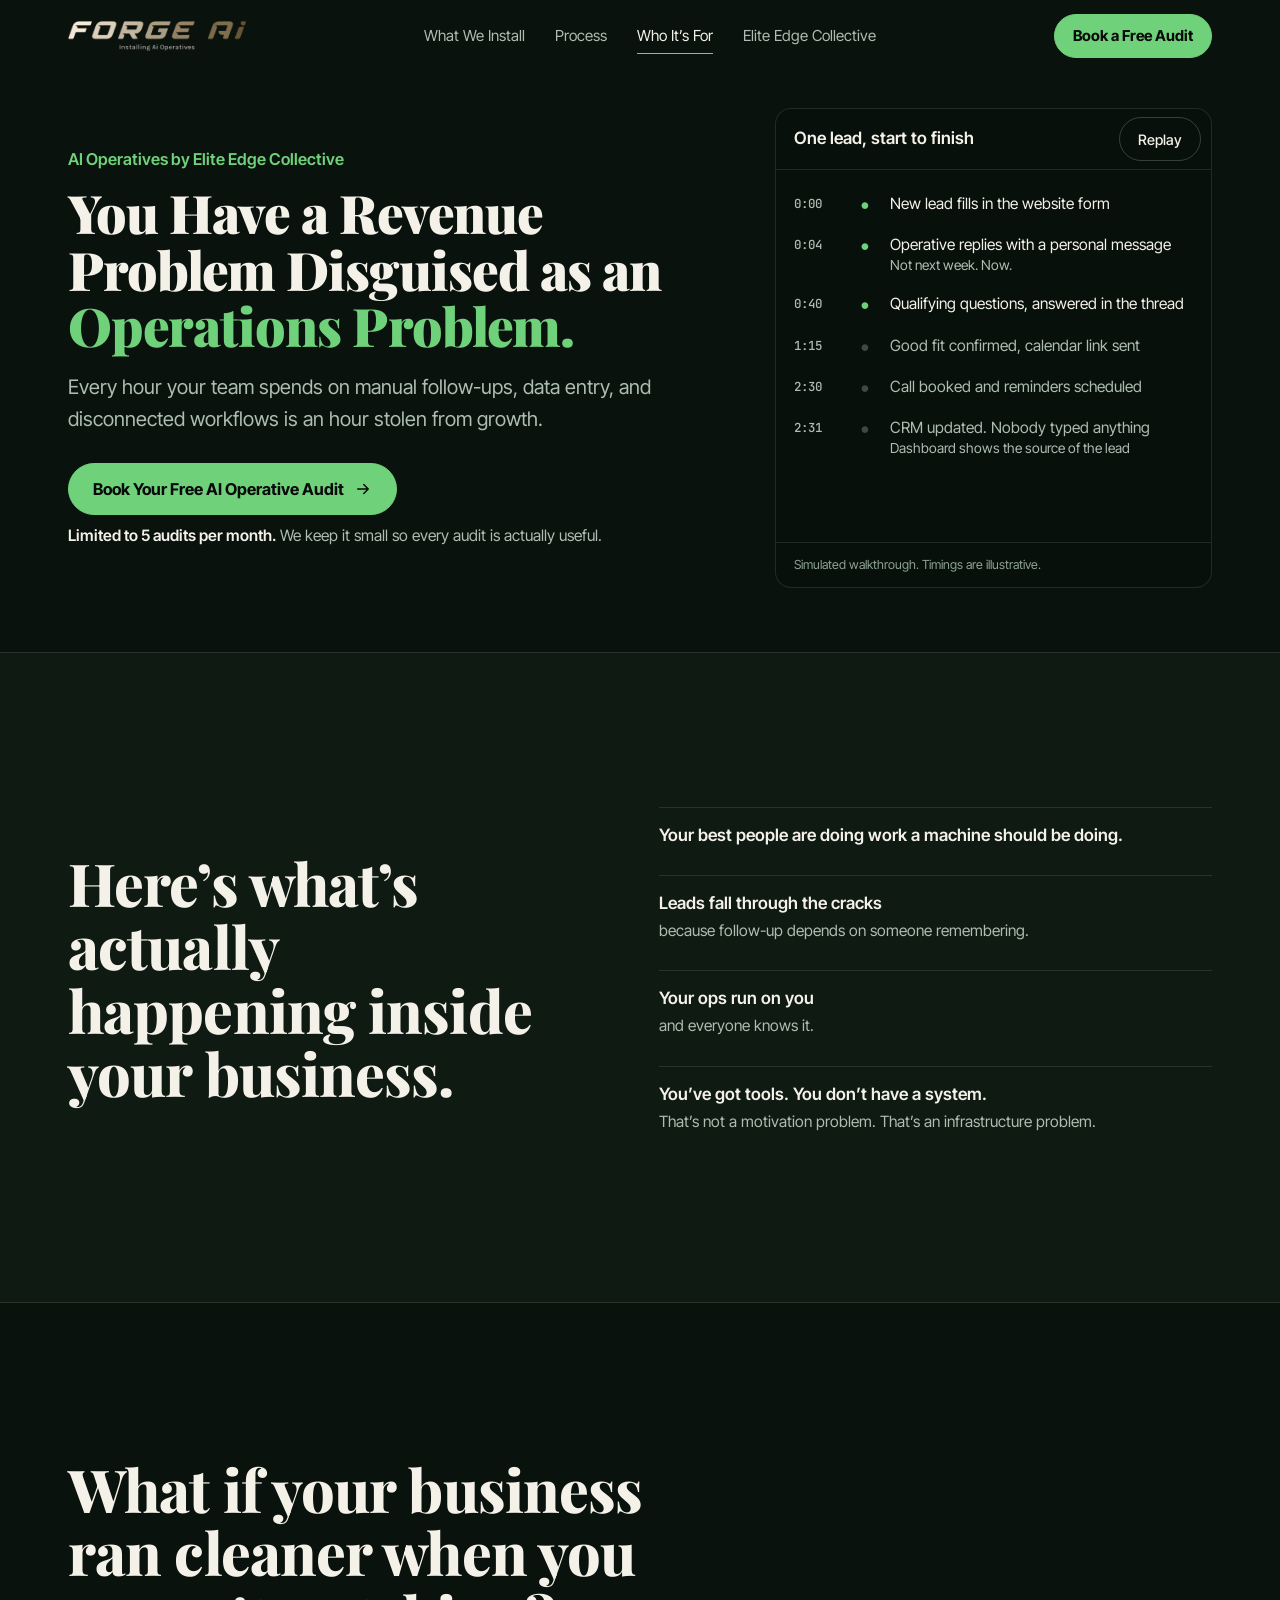
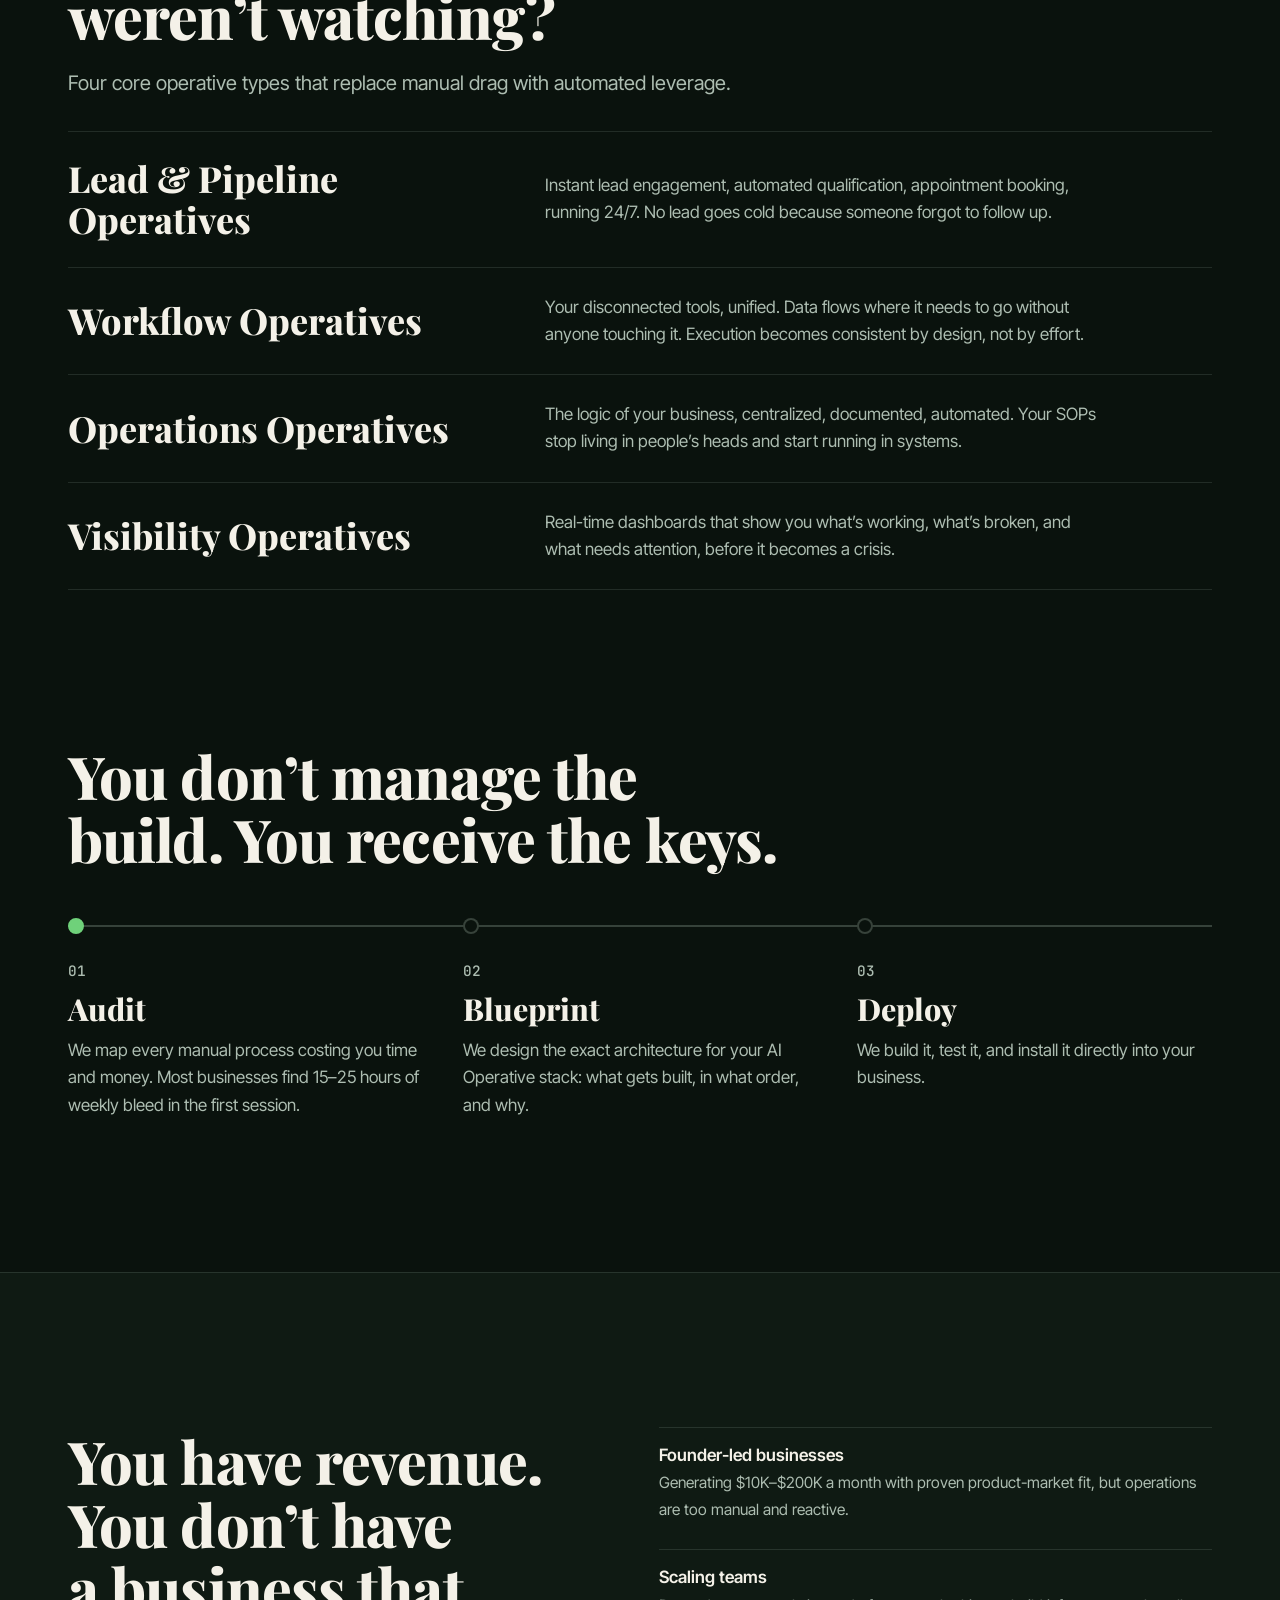
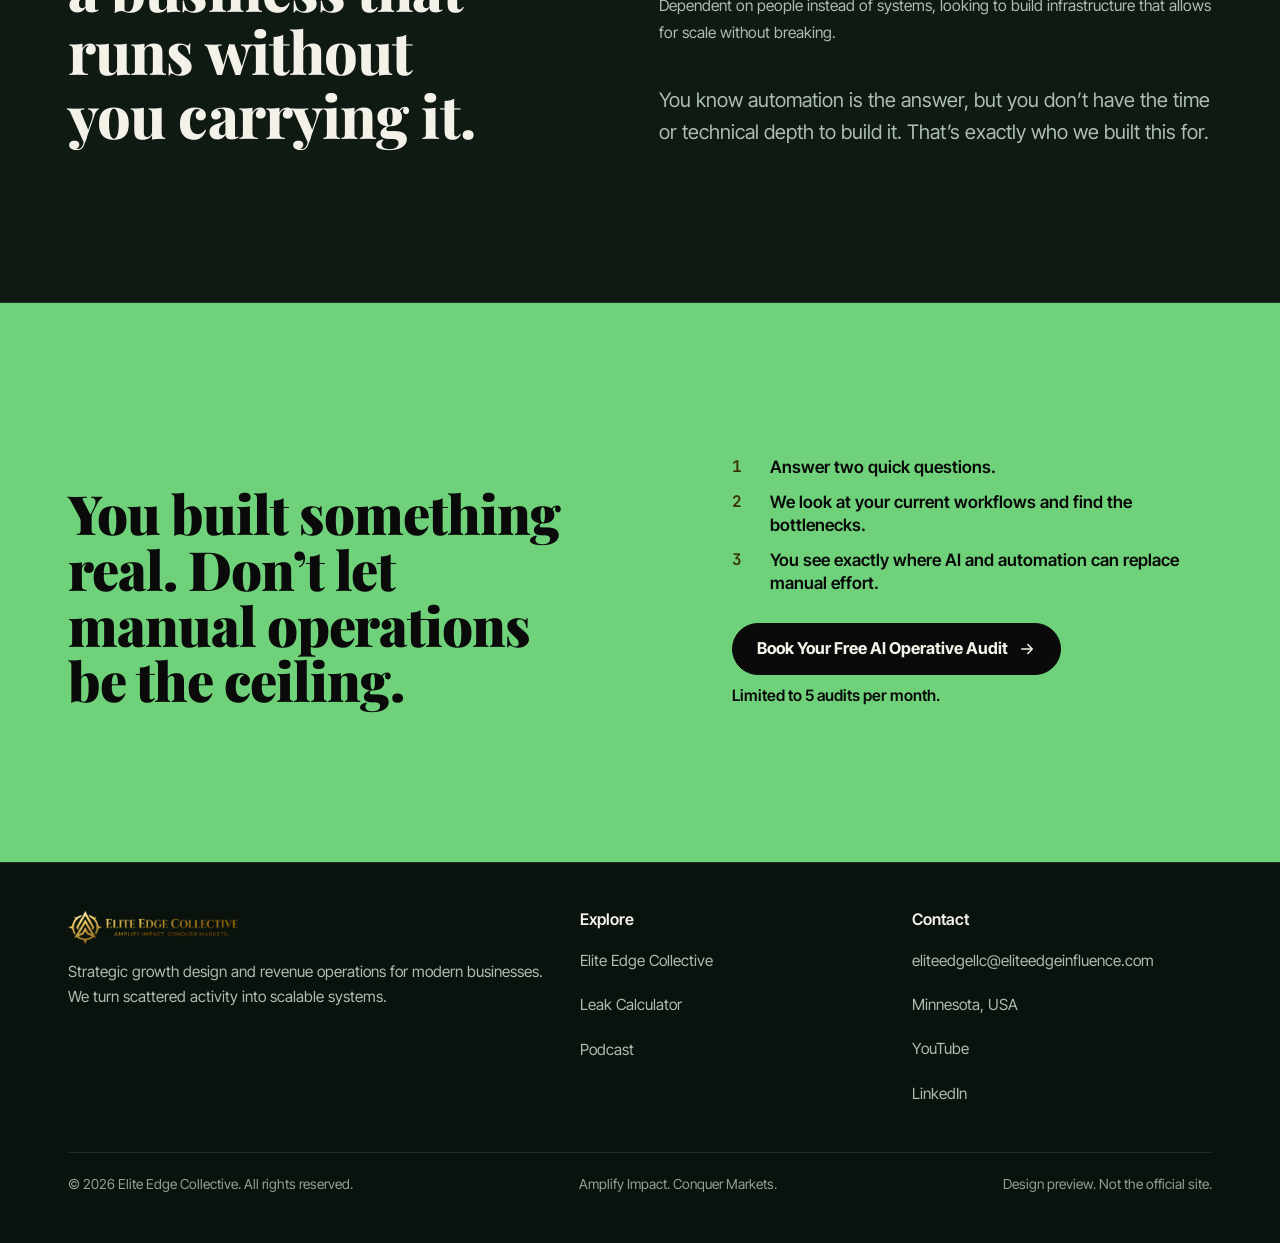
==== forge-ai/index.html @ 0d78268a "Add Elite Edge Collective design preview Static rebuild of the home and Forge AI pages with a leak s" ====
<!doctype html>
<html lang="en">
<head>
<meta charset="utf-8">
<meta name="viewport" content="width=device-width,initial-scale=1">
<title>AI Operatives &amp; Business Automation | Forge AI by Elite Edge Collective</title>
<meta name="description" content="Forge AI installs AI operatives into founder-led businesses: lead follow-up, workflow automation, SOPs in systems and live dashboards. Book a free AI Operative Audit.">
<!-- DEMO: remove noindex at launch. -->
<meta name="robots" content="noindex">
<link rel="canonical" href="https://eliteedgeinfluence.com/forge-ai">
<meta name="theme-color" content="#0a120d">
<meta property="og:type" content="website">
<meta property="og:title" content="You Have a Revenue Problem Disguised as an Operations Problem | Forge AI">
<meta property="og:description" content="Book a free AI Operative Audit. Limited to 5 a month.">
<meta property="og:url" content="https://abdelmoulabilel.github.io/eliteedge-demo/forge-ai/">
<meta property="og:site_name" content="Elite Edge Collective">
<meta property="og:image" content="https://abdelmoulabilel.github.io/eliteedge-demo/assets/img/og.jpg">
<meta property="og:image:width" content="1200">
<meta property="og:image:height" content="630">
<meta name="twitter:card" content="summary_large_image">
<meta name="twitter:title" content="You Have a Revenue Problem Disguised as an Operations Problem">
<meta name="twitter:description" content="Book a free AI Operative Audit. Limited to 5 a month.">
<meta name="twitter:image" content="https://abdelmoulabilel.github.io/eliteedge-demo/assets/img/og.jpg">
<link rel="icon" href="../assets/img/favicon.png">
<link rel="preload" href="../assets/fonts/playfair-display-latin-wght-normal.woff2" as="font" type="font/woff2" crossorigin>
<link rel="preload" href="../assets/fonts/inter-tight-latin-wght-normal.woff2" as="font" type="font/woff2" crossorigin>
<link rel="stylesheet" href="../assets/css/site.css?v=ae6bfec9">
<script>document.documentElement.classList.add("js")</script>
<script type="application/ld+json">
{"@context":"https://schema.org","@graph":[{"@type":"BreadcrumbList","itemListElement":[{"@type":"ListItem","position":1,"name":"Elite Edge Collective","item":"https://eliteedgeinfluence.com/"},{"@type":"ListItem","position":2,"name":"Forge AI","item":"https://eliteedgeinfluence.com/forge-ai"}]},{"@type":"Service","name":"AI Operative Installation","serviceType":"Business process automation","provider":{"@type":"ProfessionalService","name":"Elite Edge Collective","url":"https://eliteedgeinfluence.com/"},"description":"Forge AI installs AI operatives that replace manual follow-up, data entry and disconnected workflows."}]}
</script>
</head>
<body class="forge">
<a class="skip" href="#main">Skip to content</a>
<svg width="0" height="0" style="position:absolute" aria-hidden="true"><symbol id="arr" viewBox="0 0 24 24" fill="none" stroke="currentColor" stroke-width="2" stroke-linecap="round" stroke-linejoin="round"><path d="M5 12h14M13 6l6 6-6 6"/></symbol></svg>

<header class="nav">
  <div class="wrap nav-in">
    <a class="nav-logo" href="#main" aria-label="Forge AI, top of page"><img src="../assets/img/forge-logo.webp" width="420" height="71" alt="Forge AI"></a>
    <nav class="nav-links" aria-label="Main">
      <a href="#install">What We Install</a>
      <a href="#process">Process</a>
      <a href="#fit">Who It’s For</a>
      <a href="../index.html">Elite Edge Collective</a>
    </nav>
    <button class="btn btn-gold btn-sm nav-cta" data-lead="nav">Book a Free Audit</button>
    <button class="nav-toggle" aria-label="Menu" aria-expanded="false"><span></span></button>
  </div>
  <div class="nav-drawer">
    <a href="#install">What We Install</a>
    <a href="#process">Process</a>
    <a href="#fit">Who It’s For</a>
    <a href="../index.html">Elite Edge Collective</a>
    <button class="btn btn-gold btn-block" data-lead="nav-mobile">Book a Free Audit</button>
  </div>
  <div class="nav-bar" aria-hidden="true"></div>
</header>

<main id="main">
<section class="hero">
  <div class="wrap hero-grid">
    <div>
      <p class="eyebrow rise">AI Operatives by Elite Edge Collective</p>
      <h1 class="h-xl">You Have a Revenue Problem Disguised as an <span class="gold">Operations Problem.</span></h1>
      <p class="lede rise" style="--i:2">Every hour your team spends on manual follow-ups, data entry, and disconnected workflows is an hour stolen from growth.</p>
      <div class="hero-cta rise" style="--i:3"><button class="btn btn-gold" data-lead="hero">Book Your Free AI Operative Audit <svg aria-hidden="true"><use href="#arr"/></svg></button></div>
      <p class="hero-note rise" style="--i:4"><b>Limited to 5 audits per month.</b> We keep it small so every audit is actually useful.</p>
    </div>
    <div class="term rise" style="--i:3">
      <div class="term-top"><span>One lead, start to finish</span><button id="runAgain" type="button">Replay</button></div>
      <ol class="run" id="run">
        <li><time>0:00</time><i>●</i><span>New lead fills in the website form</span></li>
        <li><time>0:04</time><i>●</i><span>Operative replies with a personal message<small>Not next week. Now.</small></span></li>
        <li><time>0:40</time><i>●</i><span>Qualifying questions, answered in the thread</span></li>
        <li><time>1:15</time><i>●</i><span>Good fit confirmed, calendar link sent</span></li>
        <li><time>2:30</time><i>●</i><span>Call booked and reminders scheduled</span></li>
        <li><time>2:31</time><i>●</i><span>CRM updated. Nobody typed anything<small>Dashboard shows the source of the lead</small></span></li>
      </ol>
      <p class="term-foot">Simulated walkthrough. Timings are illustrative.</p>
    </div>
  </div>
</section>

<section class="sec" style="background:var(--bg-2);border-block:1px solid var(--line)">
  <div class="wrap split">
    <div class="fx"><h2 class="h-lg">Here’s what’s actually happening inside your business.</h2></div>
    <ul class="ops fx" style="margin-top:0">
      <li><b>Your best people are doing work a machine should be doing.</b></li>
      <li><b>Leads fall through the cracks</b><span>because follow-up depends on someone remembering.</span></li>
      <li><b>Your ops run on you</b><span>and everyone knows it.</span></li>
      <li><b>You’ve got tools. You don’t have a system.</b><span>That’s not a motivation problem. That’s an infrastructure problem.</span></li>
    </ul>
  </div>
</section>

<section class="sec" id="install">
  <div class="wrap">
    <div class="sec-head fx" style="margin-bottom:32px">
      <h2 class="h-lg">What if your business ran cleaner when you weren’t watching?</h2>
      <p class="lede">Four core operative types that replace manual drag with automated leverage.</p>
    </div>
    <div class="rows plain fx">
      <div class="row"><h3>Lead &amp; Pipeline Operatives</h3><p>Instant lead engagement, automated qualification, appointment booking, running 24/7. No lead goes cold because someone forgot to follow up.</p></div>
      <div class="row"><h3>Workflow Operatives</h3><p>Your disconnected tools, unified. Data flows where it needs to go without anyone touching it. Execution becomes consistent by design, not by effort.</p></div>
      <div class="row"><h3>Operations Operatives</h3><p>The logic of your business, centralized, documented, automated. Your SOPs stop living in people’s heads and start running in systems.</p></div>
      <div class="row"><h3>Visibility Operatives</h3><p>Real-time dashboards that show you what’s working, what’s broken, and what needs attention, before it becomes a crisis.</p></div>
    </div>
  </div>
</section>

<section class="sec" id="process" style="padding-top:0">
  <div class="wrap">
    <div class="sec-head fx" style="margin-bottom:0"><h2 class="h-lg">You don’t manage the build. You receive the keys.</h2></div>
    <ol class="rail" style="--n:3">
      <li><b>01</b><h3 class="h-md">Audit</h3><p>We map every manual process costing you time and money. Most businesses find 15–25 hours of weekly bleed in the first session.</p></li>
      <li><b>02</b><h3 class="h-md">Blueprint</h3><p>We design the exact architecture for your AI Operative stack: what gets built, in what order, and why.</p></li>
      <li><b>03</b><h3 class="h-md">Deploy</h3><p>We build it, test it, and install it directly into your business.</p></li>
    </ol>
  </div>
</section>

<section class="sec" id="fit" style="background:var(--bg-2);border-block:1px solid var(--line)">
  <div class="wrap split">
    <div class="fx"><h2 class="h-lg">You have revenue. You don’t have a business that runs without you carrying it.</h2></div>
    <div class="fx">
      <ul class="ops" style="margin-top:0">
        <li><b>Founder-led businesses</b><span>Generating $10K–$200K a month with proven product-market fit, but operations are too manual and reactive.</span></li>
        <li><b>Scaling teams</b><span>Dependent on people instead of systems, looking to build infrastructure that allows for scale without breaking.</span></li>
      </ul>
      <p class="lede" style="margin-top:24px">You know automation is the answer, but you don’t have the time or technical depth to build it. That’s exactly who we built this for.</p>
    </div>
  </div>
</section>

<section class="sec final">
  <div class="wrap final-in">
    <div>
      <h2 class="h-xl">You built something real. Don’t let manual operations be the ceiling.</h2>
    </div>
    <div>
      <ol class="next">
        <li>Answer two quick questions.</li>
        <li>We look at your current workflows and find the bottlenecks.</li>
        <li>You see exactly where AI and automation can replace manual effort.</li>
      </ol>
      <div class="hero-cta"><button class="btn btn-gold" data-lead="final">Book Your Free AI Operative Audit <svg aria-hidden="true"><use href="#arr"/></svg></button></div>
      <p class="hero-note" style="color:#12301a"><b style="color:#0a0a0a">Limited to 5 audits per month.</b></p>
    </div>
  </div>
</section>
</main>

<footer class="foot">
  <div class="wrap">
    <div class="foot-grid">
      <div><img loading="lazy" src="../assets/img/logo.webp" width="420" height="83" alt="Elite Edge Collective"><p>Strategic growth design and revenue operations for modern businesses. We turn scattered activity into scalable systems.</p></div>
      <div><h2>Explore</h2><ul><li><a href="../index.html">Elite Edge Collective</a></li><li><a href="../index.html#calculator">Leak Calculator</a></li><li><a href="../index.html#podcast">Podcast</a></li></ul></div>
      <div><h2>Contact</h2><ul><li><a href="mailto:eliteedgellc@eliteedgeinfluence.com">eliteedgellc@eliteedgeinfluence.com</a></li><li>Minnesota, USA</li><li><a href="https://www.youtube.com/@TheExecutiveEdge1" target="_blank" rel="noopener">YouTube</a></li><li><a href="https://www.linkedin.com/in/kamalholmes/" target="_blank" rel="noopener">LinkedIn</a></li></ul></div>
    </div>
    <div class="foot-end"><span>© 2026 Elite Edge Collective. All rights reserved.</span><span>Amplify Impact. Conquer Markets.</span><span>Design preview. Not the official site.</span></div>
  </div>
</footer>

<div class="mob-cta"><button class="btn btn-gold btn-block" data-lead="sticky-mobile">Book a Free Audit</button></div>

<dialog class="lead" id="lead" aria-labelledby="leadTitle">
  <div class="lead-in">
    <div class="lead-head"><div><h2 class="h-md" id="leadTitle">Book a free AI Operative Audit</h2><p id="leadSub" style="color:var(--muted);margin-top:6px"></p></div><button class="lead-x" type="button" aria-label="Close">×</button></div>
    <div class="lead-prog" aria-hidden="true"><i></i><i></i><i></i></div>
    <form novalidate>
      <div data-step>
        <p class="leak-pill" id="leakPill" hidden></p>
        <fieldset><legend>Monthly revenue</legend><div class="chips">
          <label><input type="radio" name="revenue" value="under-10k"><span>Under $10k</span></label>
          <label><input type="radio" name="revenue" value="10-50k"><span>$10k–$50k</span></label>
          <label><input type="radio" name="revenue" value="50-200k"><span>$50k–$200k</span></label>
          <label><input type="radio" name="revenue" value="200k+"><span>$200k+</span></label>
        </div><p class="err" id="e-rev" role="alert"></p></fieldset>
        <fieldset><legend>Biggest bottleneck</legend><div class="chips">
          <label><input type="radio" name="bottleneck" value="follow-up"><span>Leads slip through follow-up</span></label>
          <label><input type="radio" name="bottleneck" value="manual-ops"><span>Too much manual work</span></label>
          <label><input type="radio" name="bottleneck" value="founder"><span>Everything runs through me</span></label>
          <label><input type="radio" name="bottleneck" value="visibility"><span>I can’t see what’s working</span></label>
        </div><p class="err" id="e-neck" role="alert"></p></fieldset>
        <div class="lead-act"><button class="btn btn-gold" type="button" id="toStep2">Next: where to send it <svg aria-hidden="true"><use href="#arr"/></svg></button></div>
      </div>
      <div data-step hidden>
        <label class="inp"><span>Full name</span><input name="name" autocomplete="name" required aria-describedby="e-name"><p class="err" id="e-name" role="alert"></p></label>
        <label class="inp"><span>Work email</span><input name="email" type="email" autocomplete="email" inputmode="email" required aria-describedby="e-email"><p class="err" id="e-email" role="alert"></p></label>
        <label class="inp"><span>Company or website</span><input name="company" autocomplete="organization" required aria-describedby="e-co"><p class="err" id="e-co" role="alert"></p></label>
        <div class="lead-act"><button class="btn" type="button" id="back1">Back</button><button class="btn btn-gold" type="submit">Request My Audit</button></div>
        <p class="lead-fine">We only use this to prepare your audit.</p>
      </div>
      <div data-step hidden>
        <h3 class="h-md">Request received.</h3>
        <p style="color:var(--muted);margin:10px 0 22px">Last step: pick a time so we can walk through your workflows.</p>
        <a class="btn btn-gold btn-block" id="calLink" href="https://calendar.google.com/calendar/u/0/appointments/schedules/AcZssZ2x5jPBtYIL3lcgBDyfsW6TLavDiXYAsDSF5eizk0R16NXtcSzjGq4CbbG3EtYduVqW0fEJ4DdQ" target="_blank" rel="noopener">Choose a Time <svg aria-hidden="true"><use href="#arr"/></svg></a>
        <a class="btn btn-block" id="mailLink" href="mailto:eliteedgellc@eliteedgeinfluence.com" style="margin-top:10px">Email My Details First</a>
        <p class="lead-fine">Preview site: details aren’t stored here. Email them so the team has them before your call.</p>
      </div>
    </form>
  </div>
</dialog>

<script src="../assets/js/site.js?v=66e78ab5" defer></script>
</body>
</html>
---- assets/css/site.css ----
/* Elite Edge Collective — demo rebuild. Mobile first. */
@font-face{font-family:"Playfair";src:url(../fonts/playfair-display-latin-wght-normal.woff2) format("woff2");font-weight:400 900;font-style:normal;font-display:swap}
@font-face{font-family:"Playfair";src:url(../fonts/playfair-display-latin-wght-italic.woff2) format("woff2");font-weight:400 900;font-style:italic;font-display:swap}
@font-face{font-family:"Inter Tight";src:url(../fonts/inter-tight-latin-wght-normal.woff2) format("woff2");font-weight:100 900;font-display:swap}
@font-face{font-family:"JetBrains";src:url(../fonts/jetbrains-mono-latin-wght-normal.woff2) format("woff2");font-weight:100 800;font-display:swap}

:root{
  --bg:#070707; --bg-2:#0d0d0c; --card:#111110; --card-2:#171715;
  --ink:#f4f1e8; --muted:#aeaa9e; --faint:#8a877c;
  --line:rgba(244,241,232,.11); --line-2:rgba(244,241,232,.2);
  --gold:#ffc105; --gold-2:#ffdc6b; --gold-dim:rgba(255,193,5,.14);
  --cyan:#00d4ff; --leak:#ff6a3d;
  --serif:"Playfair",Georgia,"Times New Roman",serif;
  --sans:"Inter Tight",system-ui,-apple-system,"Segoe UI",sans-serif;
  --mono:"JetBrains",ui-monospace,Consolas,monospace;
  --r:10px; --r-lg:16px;
  --wrap:1240px; --gut:clamp(20px,5vw,48px);
  --sec:clamp(80px,12vw,160px);
  --ease:cubic-bezier(.2,.7,.2,1);
}
body.forge{
  --bg:#0a120d; --bg-2:#0f1a13; --card:#121f17; --card-2:#18291e;
  --line:rgba(214,235,219,.12); --line-2:rgba(214,235,219,.22);
  --gold:#6fd17a; --gold-2:#a9eeb0; --gold-dim:rgba(111,209,122,.14);
  --muted:#adbdb1; --faint:#8ea293;
}

*,*::before,*::after{box-sizing:border-box}
html{-webkit-text-size-adjust:100%;scroll-behavior:smooth;scroll-padding-top:84px;color-scheme:dark;scrollbar-color:#3a3a35 var(--bg);accent-color:var(--gold);caret-color:var(--gold)}
body{margin:0;background:var(--bg);color:var(--ink);font:400 17px/1.6 var(--sans);-webkit-font-smoothing:antialiased;overflow-x:clip}
img,svg,canvas{display:block;max-width:100%}
img{height:auto}
a{color:inherit}
button,input,select,textarea{font:inherit;color:inherit}
h1,h2,h3,h4,p,ol,ul,figure{margin:0;padding:0}
ol,ul{list-style:none}
:focus-visible{outline:2px solid var(--gold);outline-offset:3px;border-radius:4px}
::selection{background:var(--gold);color:#000}
.wrap{width:min(100%,var(--wrap));margin-inline:auto;padding-inline:var(--gut)}
.skip{position:fixed;left:12px;top:-60px;z-index:100;background:var(--gold);color:#000;padding:10px 16px;border-radius:8px;font-weight:700;transition:top .2s}
.skip:focus{top:12px}
.sr{position:absolute;width:1px;height:1px;overflow:hidden;clip-path:inset(50%);white-space:nowrap}

/* Type */
.h-xl{font:900 clamp(2.5rem,5.3vw + .6rem,5.1rem)/1.03 var(--serif);letter-spacing:-.018em;text-wrap:balance}
.h-lg{font:800 clamp(2.1rem,4vw + .5rem,3.9rem)/1.07 var(--serif);letter-spacing:-.015em;text-wrap:balance}
.h-md{font:800 clamp(1.4rem,1.2vw + 1rem,1.9rem)/1.2 var(--serif)}
.gold{color:var(--gold)}
.lede{font-size:clamp(1.05rem,.4vw + 1rem,1.25rem);line-height:1.6;color:var(--muted);max-width:60ch;text-wrap:pretty}
.eyebrow{font:600 1.02rem/1.4 var(--sans);color:var(--gold)}
.mono{font-family:var(--mono)}
.sec{padding-block:var(--sec);position:relative}
.sec-head{max-width:800px;margin-bottom:clamp(40px,6vw,72px)}
.sec-head .eyebrow{margin-bottom:18px;display:block}
.sec-head .lede{margin-top:20px}

/* Buttons */
.btn{--bg-b:transparent;position:relative;display:inline-flex;align-items:center;justify-content:center;gap:10px;min-height:52px;padding:14px 24px;border-radius:999px;border:1px solid var(--line-2);background:var(--bg-b);font-weight:600;font-size:1.02rem;line-height:1.2;text-decoration:none;cursor:pointer;transition:transform .25s var(--ease),background .25s,border-color .25s,box-shadow .25s,color .25s;touch-action:manipulation}
.btn:hover{border-color:var(--ink)}
.btn:active{transform:scale(.97)}
.btn svg{width:18px;height:18px;transition:transform .25s var(--ease);flex:none}
.btn:hover svg{transform:translateX(4px)}
.btn-gold{--bg-b:var(--gold);color:#0a0a0a;border-color:var(--gold);font-weight:700}
.btn-gold:hover{--bg-b:var(--gold-2);border-color:var(--gold-2);box-shadow:0 10px 40px -10px var(--gold)}
.btn-sm{min-height:44px;padding:10px 18px;font-size:.94rem}
.btn-block{width:100%}

/* Nav */
.nav{position:fixed;inset:0 0 auto;z-index:50;transition:background .3s,border-color .3s;border-bottom:1px solid transparent}
.nav.stuck{background:rgba(7,7,7,.78);backdrop-filter:blur(14px);-webkit-backdrop-filter:blur(14px);border-color:var(--line)}
body.forge .nav.stuck{background:rgba(10,18,13,.8)}
.nav-in{display:flex;align-items:center;justify-content:space-between;gap:20px;height:72px}
.nav-logo{display:inline-flex;align-items:center;min-height:44px}
.nav-logo img{width:158px;height:auto}
body.forge .nav-logo img{filter:brightness(1.75)}
.nav-links{display:none;gap:30px;font-size:.95rem;color:var(--muted)}
.nav-links a{text-decoration:none;padding:8px 0;position:relative;transition:color .2s}
.nav-links a::after{content:"";position:absolute;left:0;right:0;bottom:2px;height:1px;background:var(--gold);transform:scaleX(0);transform-origin:left;transition:transform .3s var(--ease)}
.nav-links a:hover,.nav-links a.on{color:var(--ink)}
.nav-links a:hover::after,.nav-links a.on::after{transform:scaleX(1)}
.nav-cta{display:none}
.nav-bar{position:absolute;left:0;bottom:-1px;height:1px;width:100%;background:var(--gold);transform:scaleX(0);transform-origin:left}
.nav-toggle{width:44px;height:44px;background:none;border:1px solid var(--line-2);border-radius:12px;display:grid;place-items:center;cursor:pointer}
.nav-toggle span,.nav-toggle span::before{display:block;width:18px;height:1.5px;background:var(--ink);transition:transform .25s}
.nav-toggle span{position:relative;transform:translateY(-3px)}
.nav-toggle span::before{content:"";position:absolute;top:6px}
.nav-toggle[aria-expanded=true] span{transform:rotate(45deg)}
.nav-toggle[aria-expanded=true] span::before{transform:translateY(-6px) rotate(-90deg)}
.nav-drawer{display:none;border-top:1px solid var(--line);background:var(--bg);padding:12px var(--gut) 24px}
.nav-drawer.open{display:block}
.nav-drawer a:not(.btn){display:block;padding:14px 0;font-size:1.2rem;text-decoration:none;border-bottom:1px solid var(--line)}
.nav-drawer .btn{margin-top:18px}
@media(min-width:960px){
  .nav-links,.nav-cta{display:flex}
  .nav-toggle,.nav-drawer,.nav-drawer.open{display:none}
  .nav-logo img{width:178px}
}

/* Hero */
.hero{position:relative;padding-top:clamp(90px,12vh,128px);overflow:clip}
.hero h1{margin-top:14px;max-width:1100px;font-size:clamp(2.05rem,min(max(4.15vw,10.4vw - 1px),7.6vh),4.3rem);line-height:1.06;text-wrap:pretty}
body.forge .hero h1 .gold{display:inline;margin:0}
.hero-grid .lede{margin-top:18px}
@media(min-width:760px){.hero h1{font-size:clamp(2.45rem,min(4.15vw,7.6vh),4.3rem)}}
.hero h1 .gold{display:block;margin-top:.06em}
.hero-row{display:grid;gap:22px;margin-top:22px}
.hero-row .lede{max-width:56ch}
.hero-cta{display:flex;flex-wrap:wrap;gap:12px;align-items:center;margin-top:28px}
.hero-row .hero-cta{margin-top:0}
.link-q{display:inline-flex;align-items:center;min-height:44px;padding:4px 6px;font-weight:600;text-decoration:underline;text-decoration-color:var(--gold);text-underline-offset:5px}
.link-q:hover{color:var(--gold)}
.hero-note{margin-top:8px;font-size:.98rem;color:var(--muted)}
.hero-note b{color:var(--ink);font-weight:600}
@media(max-width:519px){.hero-cta .btn{width:100%}}
@media(min-width:900px){.hero-row{grid-template-columns:minmax(0,1fr) auto;gap:48px;align-items:end}}
.hero-grid{position:relative;display:grid;gap:44px}
@media(min-width:1040px){.hero-grid{grid-template-columns:minmax(0,1.5fr) minmax(0,1fr);gap:52px;align-items:center;padding-bottom:64px}}
.hero-grid h1{max-width:none}

/* Reveal hero text with a quick lift. Only when JS is on. */
.js .rise{opacity:0;transform:translateY(18px);animation:rise .8s var(--ease) forwards;animation-delay:calc(var(--i,0)*90ms)}
@keyframes rise{to{opacity:1;transform:none}}

/* Pipeline river: full-bleed, no card */
.river{margin-top:clamp(18px,3vh,30px)}
.river canvas{width:100%;height:clamp(190px,30vh,290px)}
.river-bar{display:flex;flex-wrap:wrap;gap:10px 28px;align-items:center;justify-content:space-between;padding-block:14px 18px;border-block:1px solid var(--line)}
.river-stat{display:flex;align-items:baseline;gap:10px;flex-wrap:wrap}
.river-stat b{font:800 1.75rem/1 var(--serif);font-variant-numeric:lining-nums tabular-nums;color:var(--leak);white-space:nowrap;transition:color .4s}
.river-stat.ok b{color:var(--cyan)}
.river-stat span{color:var(--muted)}
.river-stat small{color:var(--faint);font-size:.84rem;width:100%}
@media(min-width:760px){.river-stat small{width:auto;margin-left:6px}}
.switch{display:inline-flex;align-items:center;gap:10px;background:none;border:0;cursor:pointer;font-weight:600;font-size:1rem;min-height:44px;padding:0}
.switch i{position:relative;width:54px;height:30px;border-radius:99px;background:#2a2a27;border:1px solid var(--line-2);transition:background .3s;flex:none}
.switch i::after{content:"";position:absolute;top:3px;left:3px;width:22px;height:22px;border-radius:50%;background:var(--ink);transition:transform .35s var(--ease)}
.switch[aria-checked=true] i{background:var(--gold)}
.switch[aria-checked=true] i::after{transform:translateX(24px);background:#000}
.switch.hint i{outline:2px solid var(--gold);outline-offset:3px}

/* Trust strip */
.logos{padding-block:22px;display:flex;flex-wrap:wrap;gap:10px 36px;align-items:center}
.logos p{color:var(--muted);font-size:.98rem}
.logos span{font:700 1.3rem/1 var(--serif);color:var(--ink);opacity:.8}

/* Calculator */
.calc{display:grid;gap:20px}
@media(min-width:960px){.calc{grid-template-columns:1.1fr 1fr;align-items:start;gap:40px}.result{position:sticky;top:92px}}
.calc-head .h-lg{font-size:clamp(1.9rem,2.7vw + .4rem,3rem)}
.calc-head .lede{margin-top:14px;font-size:1.05rem}
.calc-head{margin-bottom:22px}
.panel{background:var(--card);border:1px solid var(--line);border-radius:var(--r-lg);padding:clamp(22px,3vw,36px)}
.field{padding-block:8px;border-bottom:1px solid var(--line)}
.field:first-child{padding-top:0}.field:last-child{border-bottom:0;padding-bottom:0}
.field-top{display:flex;justify-content:space-between;gap:14px;align-items:center;margin-bottom:4px}
.field label{font-weight:500;line-height:1.3}
.val{display:inline-flex;align-items:center;gap:2px;font:600 1.02rem/1 var(--mono);color:var(--gold);white-space:nowrap;border-bottom:1px dashed var(--line-2);min-height:44px;padding-inline:2px;flex:none}
.val:focus-within{border-bottom-color:var(--gold)}
@supports(field-sizing:content){.val input{width:auto!important}}
.val input{width:var(--w,4ch);field-sizing:content;min-width:2ch;max-width:9ch;background:none;border:0;color:inherit;font:inherit;text-align:right;padding:0;outline:0;font-variant-numeric:tabular-nums;min-height:44px}
.range{-webkit-appearance:none;appearance:none;width:100%;height:44px;background:none;cursor:pointer;margin:0;display:block;--p:50%}
.range::-webkit-slider-runnable-track{height:6px;border-radius:9px;background:linear-gradient(90deg,var(--gold) var(--p),#2c2c29 var(--p))}
.range::-moz-range-track{height:6px;border-radius:9px;background:#2c2c29}
.range::-moz-range-progress{height:6px;border-radius:9px;background:var(--gold)}
.range::-webkit-slider-thumb{-webkit-appearance:none;width:26px;height:26px;border-radius:50%;background:var(--ink);border:5px solid var(--gold);margin-top:-10px;box-shadow:0 2px 10px rgba(0,0,0,.6);transition:transform .15s}
.range::-moz-range-thumb{width:17px;height:17px;border-radius:50%;background:var(--ink);border:5px solid var(--gold)}
.range:active::-webkit-slider-thumb{transform:scale(1.18)}
.result{display:flex;flex-direction:column;overflow:hidden}
.result-num{font:900 clamp(2.9rem,6vw + .8rem,5rem)/1 var(--serif);font-variant-numeric:lining-nums tabular-nums;color:var(--ink);margin-top:10px;letter-spacing:-.015em}
.result-yr{margin-top:8px;color:var(--muted)}
.result-yr b{color:var(--leak);font-weight:600}
.bars{margin-block:22px;display:grid;gap:14px}
.bar-top{display:flex;justify-content:space-between;gap:12px;font-size:.95rem;margin-bottom:6px}
.bar-top span:last-child{font-family:var(--mono);color:var(--muted);white-space:nowrap}
.bar{height:8px;border-radius:9px;background:#272724;overflow:hidden}
.bar i{display:block;height:100%;width:100%;border-radius:9px;background:var(--gold);transform:scaleX(0);transform-origin:left;transition:transform .7s cubic-bezier(.65,0,.35,1)}
.bar.alt i{background:var(--leak)}
.verdict{padding:14px 16px;background:var(--gold-dim);border-radius:var(--r);font-size:.98rem;margin-bottom:24px}
.result .btn{margin-top:auto}
details.how{margin-top:14px;font-size:.88rem;color:var(--muted)}
details.how summary{cursor:pointer;padding:12px 0;min-height:44px}
details.how p{margin-top:6px}

/* Pinned system */
.sys{background:var(--bg-2);border-block:1px solid var(--line)}
.sys-in{display:grid;gap:32px;align-items:center;padding-block:var(--sec)}
@media(min-width:960px){.sys-in{grid-template-columns:1fr 1.15fr;gap:64px;min-height:100svh;padding-block:96px 40px}}
.sys-line{position:relative;margin-top:20px}
.sys-state+.sys-state{margin-top:20px}
.js .sys-line{min-height:190px}
.js .sys-state{position:absolute;inset:0;margin:0;transition:opacity .4s}
.js .sys-state[data-s="1"]{opacity:0}
.sys-state ul{margin-top:18px;display:grid;gap:10px}
.sys-state li{display:flex;gap:12px;align-items:baseline}
.sys-state li::before{content:"×";font-family:var(--mono);color:var(--leak);font-weight:700}
.sys-state[data-s="1"] li::before{content:"✓";color:var(--cyan)}
.sys-map{width:100%;max-height:62vh;aspect-ratio:1/.86;margin-inline:auto}
.sys-map text{font-family:var(--mono);font-size:13px;fill:var(--ink)}
.node rect{fill:#191917;stroke:var(--line-2)}
.wire{fill:none;stroke:var(--cyan);stroke-width:1.5}
.core-t{font-family:var(--serif)!important;font-weight:800;font-size:19px!important}

/* Rows: leak-to-service list. Replaces the card grid */
.rows{border-top:1px solid var(--line)}
.row{display:grid;gap:6px;width:100%;padding:22px 0;background:none;border:0;border-bottom:1px solid var(--line);text-align:left;cursor:pointer;position:relative;transition:padding .3s var(--ease)}
.row small{color:var(--leak);font-size:.98rem;font-weight:500}
.row h3{font:800 clamp(1.5rem,1.6vw + 1rem,2.25rem)/1.15 var(--serif);transition:color .2s}
.row p{color:var(--muted);max-width:56ch}
.row-go{display:none}
.row:hover h3,.row:focus-visible h3{color:var(--gold)}
@media(min-width:960px){
  .row{grid-template-columns:minmax(0,1fr) minmax(0,1.25fr) minmax(0,1.35fr) 40px;gap:32px;align-items:center;padding:26px 0}
  .row:hover{padding-left:10px}
  .row-go{display:block;justify-self:end;width:24px;height:24px;color:var(--gold);opacity:0;transform:translateX(-8px);transition:opacity .2s,transform .25s var(--ease)}
  .row:hover .row-go,.row:focus-visible .row-go{opacity:1;transform:none}
}
button.row{font:inherit;color:inherit}
.rows.plain .row{cursor:default;grid-template-columns:minmax(0,1fr) minmax(0,1.5fr)}
.rows.plain .row:hover{padding-left:0}
.rows.plain .row:hover h3{color:inherit}

/* Process rail: one line that fills as you scroll. No pinning, no cards */
.rail{--fill:1;--n:4;position:relative;display:grid;margin-top:clamp(28px,4vw,48px)}
.rail::before,.rail::after{content:"";position:absolute;left:7px;top:6px;bottom:6px;width:2px;background:var(--line-2)}
.rail::after{background:var(--gold);transform:scaleY(var(--fill));transform-origin:top}
.rail li{position:relative;padding:0 0 38px 40px}
.rail li:last-child{padding-bottom:0}
.rail li::before{content:"";position:absolute;left:0;top:4px;width:16px;height:16px;border-radius:50%;background:var(--bg);border:2px solid var(--line-2);z-index:1;transition:background .3s,border-color .3s}
.rail li.on::before{background:var(--gold);border-color:var(--gold)}
.rail b{display:block;font:500 .9rem/1 var(--mono);color:var(--muted);margin-bottom:12px;padding-top:4px}
.rail p{color:var(--muted);margin-top:10px}
@media(min-width:960px){
  .rail{grid-template-columns:repeat(var(--n),1fr);gap:40px}
  .rail::before,.rail::after{left:0;right:0;top:7px;bottom:auto;width:auto;height:2px}
  .rail::after{transform:scaleX(var(--fill));transform-origin:left}
  .rail li{padding:42px 0 0}
  .rail li::before{top:0}
}

/* Forge band */
.forge-band{--bg-2:#0f1a13;--card:#121f17;--card-2:#18291e;--line:rgba(214,235,219,.13);--line-2:rgba(214,235,219,.25);--gold:#6fd17a;--gold-dim:rgba(111,209,122,.14);--muted:#adbdb1;background:var(--bg-2);border-block:1px solid var(--line)}
.split{display:grid;gap:40px;align-items:center}
@media(min-width:960px){.split{grid-template-columns:1fr 1.05fr;gap:64px}}
.term{background:#08100b;border:1px solid var(--line);border-radius:var(--r-lg);overflow:hidden;min-width:0}
.term-top{display:flex;justify-content:space-between;align-items:center;gap:12px;padding:8px 10px 8px 18px;border-bottom:1px solid var(--line);font-weight:600;color:var(--ink)}
.term-top button{background:none;border:1px solid var(--line-2);color:var(--ink);border-radius:999px;min-height:44px;padding:4px 18px;font:500 .9rem var(--sans);cursor:pointer}
.term-top button:hover{border-color:var(--gold);color:var(--gold)}
.run{padding:16px 18px 20px;display:grid;gap:4px;min-height:372px;align-content:start}
.run li{display:grid;grid-template-columns:58px 22px 1fr;gap:8px;align-items:start;padding:7px 0;font-size:.97rem;line-height:1.4;opacity:1;color:var(--muted);transition:color .35s}
.run li time{font:500 .78rem/1.8 var(--mono);color:var(--muted)}
.run li i{font-style:normal;color:#3d4a41;font-family:var(--mono);line-height:1.5}
.run li.done{opacity:1;color:var(--ink)}
.run li.done i{color:var(--gold)}
.run li small{display:block;color:var(--muted);font-size:.86rem}
.term-foot{border-top:1px solid var(--line);padding:12px 18px;font-size:.78rem;color:var(--faint)}
.ops{display:grid;gap:12px;margin-top:28px}
.ops li{padding:14px 0;border-top:1px solid var(--line)}
.ops b{display:block;font-weight:600}
.ops span{color:var(--muted);font-size:.97rem}

/* Podcast */
.eps{display:grid;gap:14px}
@media(min-width:640px){.eps{grid-template-columns:repeat(2,1fr)}}
@media(min-width:1100px){.eps{grid-template-columns:repeat(4,1fr)}}
.ep{display:flex;flex-direction:column;text-decoration:none;background:var(--card);border:1px solid var(--line);border-radius:var(--r);overflow:hidden;transition:border-color .3s,transform .4s var(--ease)}
.ep:hover{border-color:var(--gold);transform:translateY(-4px)}
.ep-img{overflow:hidden;aspect-ratio:16/9}
.ep-img img{width:100%;height:100%;object-fit:cover;transition:transform .6s var(--ease)}
.ep:hover img{transform:scale(1.05)}
.ep-b{padding:18px}
.ep-b .mono{font-size:.8rem;color:var(--gold)}
.ep-b h3{font:700 1.14rem/1.28 var(--serif);margin-top:8px}
.ep-b p{font-size:.86rem;color:var(--faint);margin-top:12px}
.sec-foot{margin-top:32px;display:flex;flex-wrap:wrap;gap:18px;align-items:center;justify-content:space-between}
.pod-tags{display:flex;flex-wrap:wrap;gap:8px}
.pod-tags li{color:var(--muted)}
.pod-tags li+li::before{content:"·";margin-right:8px}

/* Proof slots: unmissable until real numbers arrive */
.slot-note{display:inline-block;font:600 .9rem/1.4 var(--mono);color:#0a0a0a;background:var(--leak);padding:5px 10px;border-radius:6px;margin-bottom:16px}
.slots{display:grid;gap:14px}
@media(min-width:860px){.slots{grid-template-columns:repeat(3,1fr)}}
.slot{border:1px dashed var(--line-2);border-radius:var(--r-lg);padding:24px}
.slot b{font:800 2.3rem/1 var(--serif);color:var(--faint)}
.slot h3{font:600 1.05rem/1.3 var(--sans);margin-top:14px}
.slot p{color:var(--muted);font-size:.96rem;margin-top:6px}

/* FAQ */
.faq-grid{display:grid;gap:32px}
@media(min-width:960px){.faq-grid{grid-template-columns:.8fr 1.2fr;gap:64px}}
.faq details{border-top:1px solid var(--line)}
.faq details:last-child{border-bottom:1px solid var(--line)}
.faq summary{cursor:pointer;list-style:none;display:flex;justify-content:space-between;gap:20px;padding:20px 0;font-weight:600;font-size:1.1rem;line-height:1.35;align-items:center;min-height:44px}
.faq summary::-webkit-details-marker{display:none}
.faq summary::after{content:"+";font:400 1.5rem/1 var(--mono);color:var(--gold);transition:transform .25s}
.faq details[open] summary::after{transform:rotate(45deg)}
.faq details p{color:var(--muted);padding-bottom:22px;max-width:62ch}

/* Final: the one full-colour moment */
.final{background:var(--gold);color:#0a0a0a;text-align:left}
.final .lede{color:#3a2f00;margin-top:18px}
.final-in{display:grid;gap:40px}
.final .h-xl{font-size:clamp(2.2rem,3.6vw + .5rem,3.9rem)}
@media(min-width:960px){.final-in{grid-template-columns:1.25fr 1fr;gap:64px;align-items:end}}
.next{display:grid;gap:12px;counter-reset:n}
.next li{display:grid;grid-template-columns:30px 1fr;gap:8px;font-weight:600;counter-increment:n;line-height:1.35}
.next li::before{content:counter(n);font:600 1rem/1.35 var(--mono);color:#3a2f00}
.final .btn-gold{--bg-b:#0a0a0a;color:var(--ink);border-color:#0a0a0a}
.final .btn-gold:hover{--bg-b:#26231a;border-color:#26231a;box-shadow:0 12px 28px -14px rgba(0,0,0,.65)}

/* Footer */
.foot{border-top:1px solid var(--line);padding-block:48px 110px;font-size:.96rem;color:var(--muted)}
.foot-grid{display:grid;gap:32px}
@media(min-width:800px){.foot-grid{grid-template-columns:1.6fr 1fr 1fr}.foot{padding-bottom:48px}}
.foot img{width:170px;margin-bottom:16px}
.foot h2{font:600 1rem/1 var(--sans);color:var(--ink);margin-bottom:12px}
.foot li{min-height:44px;display:flex;align-items:center}
.foot li a{display:inline-block;padding:10px 0;text-decoration:none;transition:color .2s;overflow-wrap:anywhere}
.foot li a:hover{color:var(--gold)}
.foot-end{margin-top:36px;padding-top:20px;border-top:1px solid var(--line);font-size:.86rem;color:var(--faint);display:flex;flex-wrap:wrap;gap:8px 24px;justify-content:space-between}

/* Mobile sticky CTA */
.mob-cta{position:fixed;inset:auto 0 0;z-index:40;padding:10px 14px calc(10px + env(safe-area-inset-bottom));background:rgba(7,7,7,.9);backdrop-filter:blur(12px);-webkit-backdrop-filter:blur(12px);border-top:1px solid var(--line);transform:translateY(110%);transition:transform .35s var(--ease)}
.mob-cta.show{transform:none}
@media(min-width:800px){.mob-cta{display:none}}

/* Dialog form */
dialog.lead{width:min(560px,calc(100vw - 24px));max-height:calc(100dvh - 24px);padding:0;border:1px solid var(--line-2);border-radius:var(--r-lg);background:var(--card);color:var(--ink);overflow:auto}
dialog.lead::backdrop{background:rgba(0,0,0,.72);backdrop-filter:blur(5px)}
dialog.lead[open]{animation:pop .3s var(--ease)}
@keyframes pop{from{opacity:0;transform:translateY(14px) scale(.98)}}
.lead-in{padding:clamp(22px,4vw,34px)}
.lead-head{display:flex;justify-content:space-between;gap:12px;align-items:flex-start}
.lead-x{width:44px;height:44px;margin:-8px -8px 0 0;background:none;border:0;cursor:pointer;font-size:1.5rem;color:var(--muted);flex:none;border-radius:10px}
.lead-x:hover{color:var(--ink)}
.lead-prog{display:flex;gap:6px;margin:18px 0 24px}
.lead-prog i{flex:1;height:3px;background:#2d2d2a;border-radius:3px;transition:background .3s}
.lead-prog i.on{background:var(--gold)}
.leak-pill{margin-bottom:18px;padding:10px 14px;border-radius:10px;background:var(--gold-dim);font-size:.95rem}
.lead fieldset{border:0;padding:0;margin:0 0 20px}
.lead legend{font-weight:600;margin-bottom:10px;padding:0}
.chips{display:flex;flex-wrap:wrap;gap:8px}
.chips label{position:relative;cursor:pointer}
.chips input{position:absolute;opacity:0;inset:0;margin:0;cursor:pointer}
.chips span{display:block;padding:10px 14px;min-height:44px;line-height:1.4;border:1px solid var(--line-2);border-radius:12px;transition:background .2s,color .2s,border-color .2s;font-size:.97rem}
.chips input:checked+span{background:var(--gold);border-color:var(--gold);color:#000;font-weight:600}
.chips input:focus-visible+span{outline:2px solid var(--gold);outline-offset:2px}
.inp{display:block;margin-bottom:16px}
.inp span{display:block;font-weight:500;margin-bottom:6px;font-size:.97rem}
.inp input,.inp textarea{width:100%;background:#0b0b0a;border:1px solid var(--line-2);border-radius:12px;padding:13px 14px;font-size:16px;min-height:50px}
.inp input:focus,.inp textarea:focus{outline:2px solid var(--gold);outline-offset:1px;border-color:transparent}
.err{color:var(--leak);font-size:.9rem;margin-top:6px;min-height:0}
.inp [aria-invalid=true]{border-color:var(--leak)}
.lead-act{display:flex;gap:10px;margin-top:6px}
.lead-act .btn-gold{flex:1}
.lead-fine{margin-top:14px;font-size:.84rem;color:var(--muted)}

/* Scroll reveal: hidden state is added by script only after the observer exists */
.motion-ready .fx{opacity:0;transform:translateY(20px)}
.motion-ready .fx.in{opacity:1;transform:none;transition:opacity .7s var(--ease),transform .7s var(--ease)}

/* Events HUD: only with ?hud */
.err-page{min-height:100dvh;display:grid;place-content:center;gap:18px;padding:var(--gut)}
.err-page img{width:190px}
.hud{position:fixed;left:14px;bottom:14px;z-index:60;width:270px;background:rgba(0,0,0,.88);border:1px solid var(--line-2);border-radius:12px;padding:10px 12px;font:500 .72rem/1.5 var(--mono);color:var(--cyan);pointer-events:none}
.hud b{color:var(--ink);display:block;margin-bottom:4px}

@media(prefers-reduced-motion:reduce){
  html{scroll-behavior:auto}
  *,*::before,*::after{animation:none!important;transition:none!important}
  .js .rise,.motion-ready .fx{opacity:1!important;transform:none!important}
}
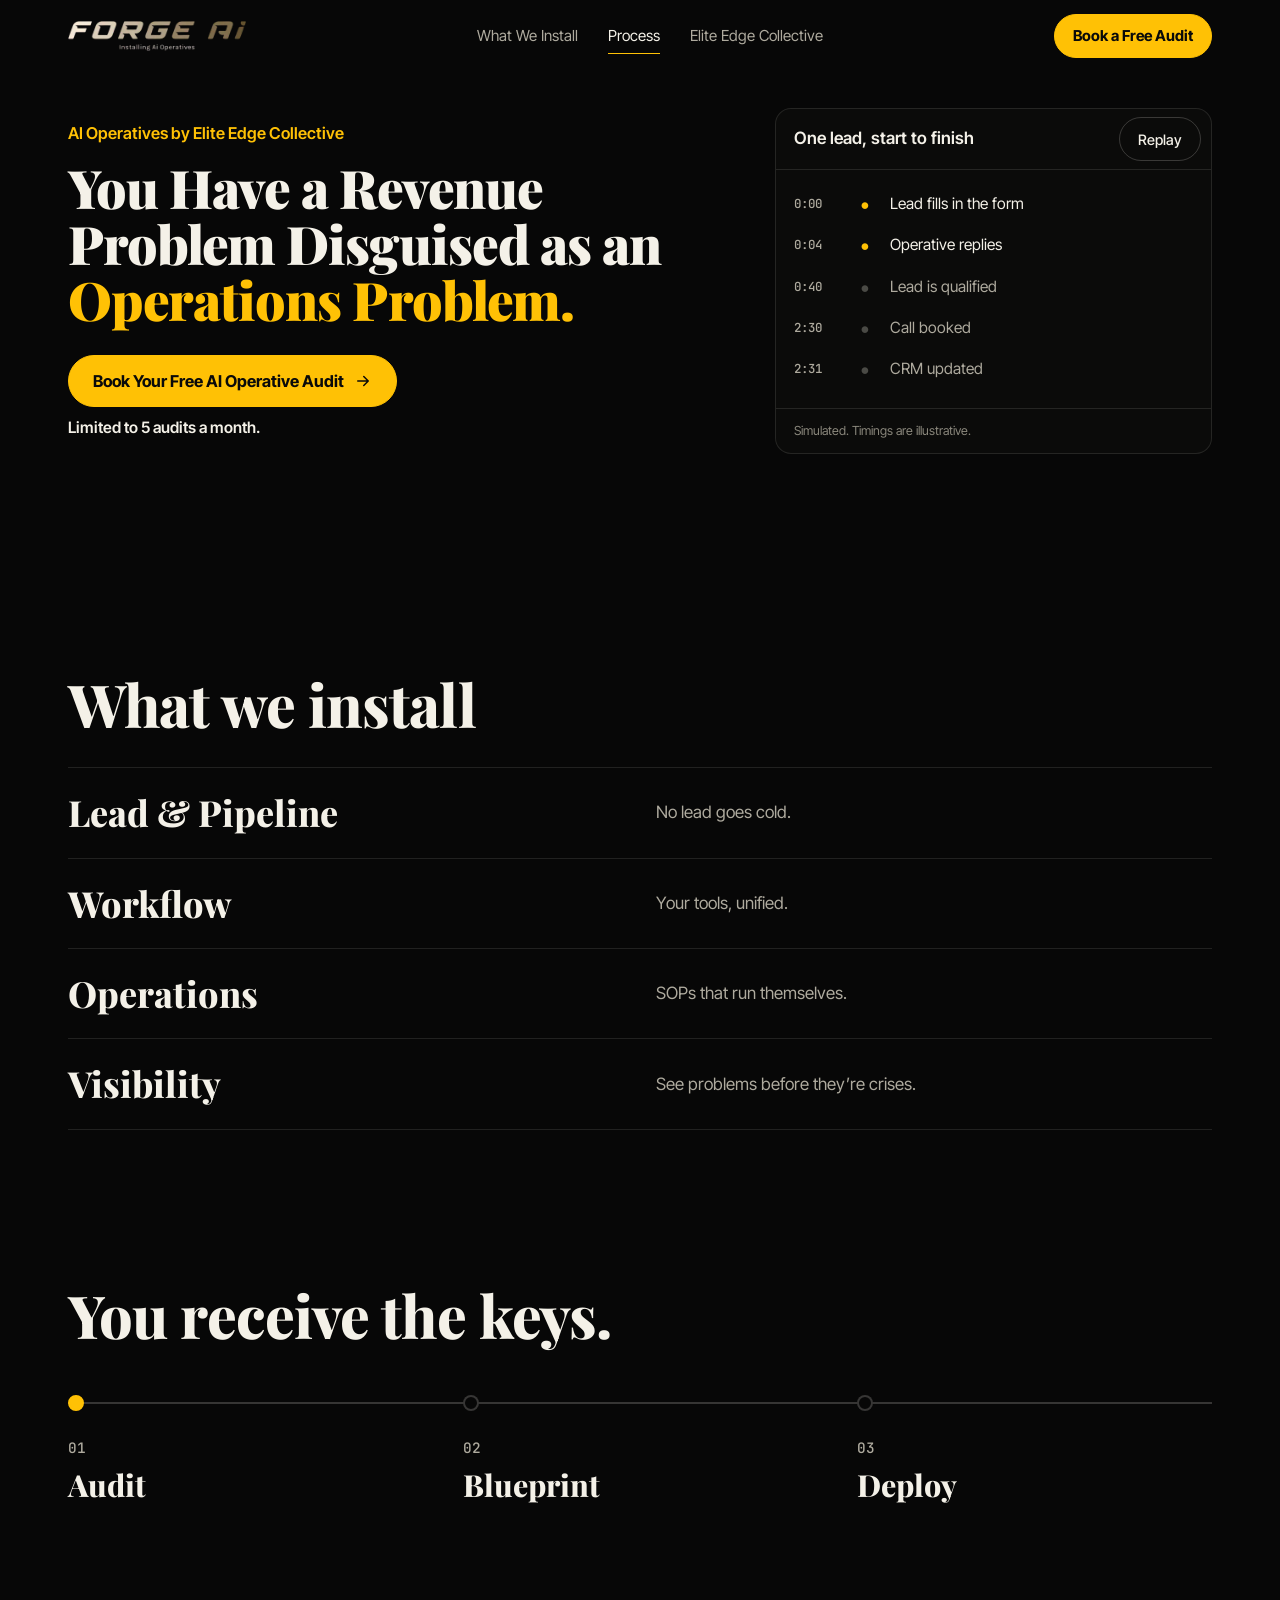
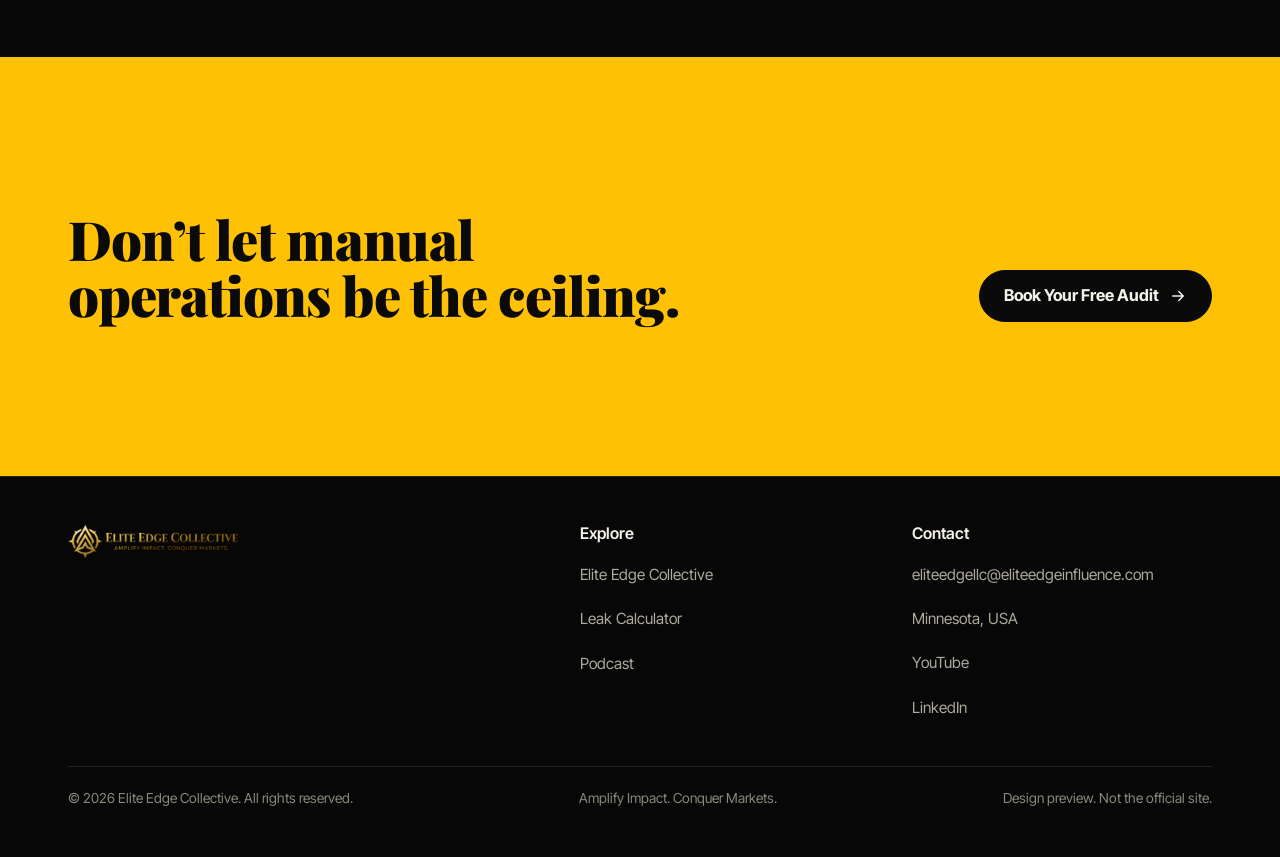
==== commit 57d9c2a3: "Move to a black and gold palette and cut copy by about two thirds Remove green, cyan and orange from" ====
--- a/forge-ai/index.html
+++ b/forge-ai/index.html
@@ -8,7 +8,7 @@
 <!-- DEMO: remove noindex at launch. -->
 <meta name="robots" content="noindex">
 <link rel="canonical" href="https://eliteedgeinfluence.com/forge-ai">
-<meta name="theme-color" content="#0a120d">
+<meta name="theme-color" content="#070707">
 <meta property="og:type" content="website">
 <meta property="og:title" content="You Have a Revenue Problem Disguised as an Operations Problem | Forge AI">
 <meta property="og:description" content="Book a free AI Operative Audit. Limited to 5 a month.">
@@ -24,7 +24,7 @@
 <link rel="icon" href="../assets/img/favicon.png">
 <link rel="preload" href="../assets/fonts/playfair-display-latin-wght-normal.woff2" as="font" type="font/woff2" crossorigin>
 <link rel="preload" href="../assets/fonts/inter-tight-latin-wght-normal.woff2" as="font" type="font/woff2" crossorigin>
-<link rel="stylesheet" href="../assets/css/site.css?v=ae6bfec9">
+<link rel="stylesheet" href="../assets/css/site.css?v=3e74c6e9">
 <script>document.documentElement.classList.add("js")</script>
 <script type="application/ld+json">
 {"@context":"https://schema.org","@graph":[{"@type":"BreadcrumbList","itemListElement":[{"@type":"ListItem","position":1,"name":"Elite Edge Collective","item":"https://eliteedgeinfluence.com/"},{"@type":"ListItem","position":2,"name":"Forge AI","item":"https://eliteedgeinfluence.com/forge-ai"}]},{"@type":"Service","name":"AI Operative Installation","serviceType":"Business process automation","provider":{"@type":"ProfessionalService","name":"Elite Edge Collective","url":"https://eliteedgeinfluence.com/"},"description":"Forge AI installs AI operatives that replace manual follow-up, data entry and disconnected workflows."}]}
@@ -40,7 +40,6 @@
     <nav class="nav-links" aria-label="Main">
       <a href="#install">What We Install</a>
       <a href="#process">Process</a>
-      <a href="#fit">Who It’s For</a>
       <a href="../index.html">Elite Edge Collective</a>
     </nav>
     <button class="btn btn-gold btn-sm nav-cta" data-lead="nav">Book a Free Audit</button>
@@ -49,7 +48,6 @@
   <div class="nav-drawer">
     <a href="#install">What We Install</a>
     <a href="#process">Process</a>
-    <a href="#fit">Who It’s For</a>
     <a href="../index.html">Elite Edge Collective</a>
     <button class="btn btn-gold btn-block" data-lead="nav-mobile">Book a Free Audit</button>
   </div>
@@ -62,90 +60,50 @@
     <div>
       <p class="eyebrow rise">AI Operatives by Elite Edge Collective</p>
       <h1 class="h-xl">You Have a Revenue Problem Disguised as an <span class="gold">Operations Problem.</span></h1>
-      <p class="lede rise" style="--i:2">Every hour your team spends on manual follow-ups, data entry, and disconnected workflows is an hour stolen from growth.</p>
       <div class="hero-cta rise" style="--i:3"><button class="btn btn-gold" data-lead="hero">Book Your Free AI Operative Audit <svg aria-hidden="true"><use href="#arr"/></svg></button></div>
-      <p class="hero-note rise" style="--i:4"><b>Limited to 5 audits per month.</b> We keep it small so every audit is actually useful.</p>
+      <p class="hero-note rise" style="--i:4"><b>Limited to 5 audits a month.</b></p>
     </div>
     <div class="term rise" style="--i:3">
       <div class="term-top"><span>One lead, start to finish</span><button id="runAgain" type="button">Replay</button></div>
       <ol class="run" id="run">
-        <li><time>0:00</time><i>●</i><span>New lead fills in the website form</span></li>
-        <li><time>0:04</time><i>●</i><span>Operative replies with a personal message<small>Not next week. Now.</small></span></li>
-        <li><time>0:40</time><i>●</i><span>Qualifying questions, answered in the thread</span></li>
-        <li><time>1:15</time><i>●</i><span>Good fit confirmed, calendar link sent</span></li>
-        <li><time>2:30</time><i>●</i><span>Call booked and reminders scheduled</span></li>
-        <li><time>2:31</time><i>●</i><span>CRM updated. Nobody typed anything<small>Dashboard shows the source of the lead</small></span></li>
+        <li><time>0:00</time><i>●</i><span>Lead fills in the form</span></li>
+        <li><time>0:04</time><i>●</i><span>Operative replies</span></li>
+        <li><time>0:40</time><i>●</i><span>Lead is qualified</span></li>
+        <li><time>2:30</time><i>●</i><span>Call booked</span></li>
+        <li><time>2:31</time><i>●</i><span>CRM updated</span></li>
       </ol>
-      <p class="term-foot">Simulated walkthrough. Timings are illustrative.</p>
+      <p class="term-foot">Simulated. Timings are illustrative.</p>
     </div>
-  </div>
-</section>
-
-<section class="sec" style="background:var(--bg-2);border-block:1px solid var(--line)">
-  <div class="wrap split">
-    <div class="fx"><h2 class="h-lg">Here’s what’s actually happening inside your business.</h2></div>
-    <ul class="ops fx" style="margin-top:0">
-      <li><b>Your best people are doing work a machine should be doing.</b></li>
-      <li><b>Leads fall through the cracks</b><span>because follow-up depends on someone remembering.</span></li>
-      <li><b>Your ops run on you</b><span>and everyone knows it.</span></li>
-      <li><b>You’ve got tools. You don’t have a system.</b><span>That’s not a motivation problem. That’s an infrastructure problem.</span></li>
-    </ul>
   </div>
 </section>
 
 <section class="sec" id="install">
   <div class="wrap">
-    <div class="sec-head fx" style="margin-bottom:32px">
-      <h2 class="h-lg">What if your business ran cleaner when you weren’t watching?</h2>
-      <p class="lede">Four core operative types that replace manual drag with automated leverage.</p>
-    </div>
+    <div class="sec-head fx" style="margin-bottom:32px"><h2 class="h-lg">What we install</h2></div>
     <div class="rows plain fx">
-      <div class="row"><h3>Lead &amp; Pipeline Operatives</h3><p>Instant lead engagement, automated qualification, appointment booking, running 24/7. No lead goes cold because someone forgot to follow up.</p></div>
-      <div class="row"><h3>Workflow Operatives</h3><p>Your disconnected tools, unified. Data flows where it needs to go without anyone touching it. Execution becomes consistent by design, not by effort.</p></div>
-      <div class="row"><h3>Operations Operatives</h3><p>The logic of your business, centralized, documented, automated. Your SOPs stop living in people’s heads and start running in systems.</p></div>
-      <div class="row"><h3>Visibility Operatives</h3><p>Real-time dashboards that show you what’s working, what’s broken, and what needs attention, before it becomes a crisis.</p></div>
+      <div class="row"><h3>Lead &amp; Pipeline</h3><p>No lead goes cold.</p></div>
+      <div class="row"><h3>Workflow</h3><p>Your tools, unified.</p></div>
+      <div class="row"><h3>Operations</h3><p>SOPs that run themselves.</p></div>
+      <div class="row"><h3>Visibility</h3><p>See problems before they’re crises.</p></div>
     </div>
   </div>
 </section>
 
 <section class="sec" id="process" style="padding-top:0">
   <div class="wrap">
-    <div class="sec-head fx" style="margin-bottom:0"><h2 class="h-lg">You don’t manage the build. You receive the keys.</h2></div>
+    <div class="sec-head fx" style="margin-bottom:0"><h2 class="h-lg">You receive the keys.</h2></div>
     <ol class="rail" style="--n:3">
-      <li><b>01</b><h3 class="h-md">Audit</h3><p>We map every manual process costing you time and money. Most businesses find 15–25 hours of weekly bleed in the first session.</p></li>
-      <li><b>02</b><h3 class="h-md">Blueprint</h3><p>We design the exact architecture for your AI Operative stack: what gets built, in what order, and why.</p></li>
-      <li><b>03</b><h3 class="h-md">Deploy</h3><p>We build it, test it, and install it directly into your business.</p></li>
+      <li><b>01</b><h3 class="h-md">Audit</h3></li>
+      <li><b>02</b><h3 class="h-md">Blueprint</h3></li>
+      <li><b>03</b><h3 class="h-md">Deploy</h3></li>
     </ol>
-  </div>
-</section>
-
-<section class="sec" id="fit" style="background:var(--bg-2);border-block:1px solid var(--line)">
-  <div class="wrap split">
-    <div class="fx"><h2 class="h-lg">You have revenue. You don’t have a business that runs without you carrying it.</h2></div>
-    <div class="fx">
-      <ul class="ops" style="margin-top:0">
-        <li><b>Founder-led businesses</b><span>Generating $10K–$200K a month with proven product-market fit, but operations are too manual and reactive.</span></li>
-        <li><b>Scaling teams</b><span>Dependent on people instead of systems, looking to build infrastructure that allows for scale without breaking.</span></li>
-      </ul>
-      <p class="lede" style="margin-top:24px">You know automation is the answer, but you don’t have the time or technical depth to build it. That’s exactly who we built this for.</p>
-    </div>
   </div>
 </section>
 
 <section class="sec final">
   <div class="wrap final-in">
-    <div>
-      <h2 class="h-xl">You built something real. Don’t let manual operations be the ceiling.</h2>
-    </div>
-    <div>
-      <ol class="next">
-        <li>Answer two quick questions.</li>
-        <li>We look at your current workflows and find the bottlenecks.</li>
-        <li>You see exactly where AI and automation can replace manual effort.</li>
-      </ol>
-      <div class="hero-cta"><button class="btn btn-gold" data-lead="final">Book Your Free AI Operative Audit <svg aria-hidden="true"><use href="#arr"/></svg></button></div>
-      <p class="hero-note" style="color:#12301a"><b style="color:#0a0a0a">Limited to 5 audits per month.</b></p>
-    </div>
+    <h2 class="h-xl">Don’t let manual operations be the ceiling.</h2>
+    <button class="btn btn-gold" data-lead="final">Book Your Free Audit <svg aria-hidden="true"><use href="#arr"/></svg></button>
   </div>
 </section>
 </main>
@@ -153,7 +111,7 @@
 <footer class="foot">
   <div class="wrap">
     <div class="foot-grid">
-      <div><img loading="lazy" src="../assets/img/logo.webp" width="420" height="83" alt="Elite Edge Collective"><p>Strategic growth design and revenue operations for modern businesses. We turn scattered activity into scalable systems.</p></div>
+      <div><img loading="lazy" src="../assets/img/logo.webp" width="420" height="83" alt="Elite Edge Collective"></div>
       <div><h2>Explore</h2><ul><li><a href="../index.html">Elite Edge Collective</a></li><li><a href="../index.html#calculator">Leak Calculator</a></li><li><a href="../index.html#podcast">Podcast</a></li></ul></div>
       <div><h2>Contact</h2><ul><li><a href="mailto:eliteedgellc@eliteedgeinfluence.com">eliteedgellc@eliteedgeinfluence.com</a></li><li>Minnesota, USA</li><li><a href="https://www.youtube.com/@TheExecutiveEdge1" target="_blank" rel="noopener">YouTube</a></li><li><a href="https://www.linkedin.com/in/kamalholmes/" target="_blank" rel="noopener">LinkedIn</a></li></ul></div>
     </div>
@@ -202,6 +160,6 @@
   </div>
 </dialog>
 
-<script src="../assets/js/site.js?v=66e78ab5" defer></script>
+<script src="../assets/js/site.js?v=e5ffcfa8" defer></script>
 </body>
 </html>
--- a/assets/css/site.css
+++ b/assets/css/site.css
@@ -9,7 +9,6 @@
   --ink:#f4f1e8; --muted:#aeaa9e; --faint:#8a877c;
   --line:rgba(244,241,232,.11); --line-2:rgba(244,241,232,.2);
   --gold:#ffc105; --gold-2:#ffdc6b; --gold-dim:rgba(255,193,5,.14);
-  --cyan:#00d4ff; --leak:#ff6a3d;
   --serif:"Playfair",Georgia,"Times New Roman",serif;
   --sans:"Inter Tight",system-ui,-apple-system,"Segoe UI",sans-serif;
   --mono:"JetBrains",ui-monospace,Consolas,monospace;
@@ -18,13 +17,6 @@
   --sec:clamp(80px,12vw,160px);
   --ease:cubic-bezier(.2,.7,.2,1);
 }
-body.forge{
-  --bg:#0a120d; --bg-2:#0f1a13; --card:#121f17; --card-2:#18291e;
-  --line:rgba(214,235,219,.12); --line-2:rgba(214,235,219,.22);
-  --gold:#6fd17a; --gold-2:#a9eeb0; --gold-dim:rgba(111,209,122,.14);
-  --muted:#adbdb1; --faint:#8ea293;
-}
-
 *,*::before,*::after{box-sizing:border-box}
 html{-webkit-text-size-adjust:100%;scroll-behavior:smooth;scroll-padding-top:84px;color-scheme:dark;scrollbar-color:#3a3a35 var(--bg);accent-color:var(--gold);caret-color:var(--gold)}
 body{margin:0;background:var(--bg);color:var(--ink);font:400 17px/1.6 var(--sans);-webkit-font-smoothing:antialiased;overflow-x:clip}
@@ -68,7 +60,6 @@
 /* Nav */
 .nav{position:fixed;inset:0 0 auto;z-index:50;transition:background .3s,border-color .3s;border-bottom:1px solid transparent}
 .nav.stuck{background:rgba(7,7,7,.78);backdrop-filter:blur(14px);-webkit-backdrop-filter:blur(14px);border-color:var(--line)}
-body.forge .nav.stuck{background:rgba(10,18,13,.8)}
 .nav-in{display:flex;align-items:center;justify-content:space-between;gap:20px;height:72px}
 .nav-logo{display:inline-flex;align-items:center;min-height:44px}
 .nav-logo img{width:158px;height:auto}
@@ -112,7 +103,7 @@
 .hero-note{margin-top:8px;font-size:.98rem;color:var(--muted)}
 .hero-note b{color:var(--ink);font-weight:600}
 @media(max-width:519px){.hero-cta .btn{width:100%}}
-@media(min-width:900px){.hero-row{grid-template-columns:minmax(0,1fr) auto;gap:48px;align-items:end}}
+
 .hero-grid{position:relative;display:grid;gap:44px}
 @media(min-width:1040px){.hero-grid{grid-template-columns:minmax(0,1.5fr) minmax(0,1fr);gap:52px;align-items:center;padding-bottom:64px}}
 .hero-grid h1{max-width:none}
@@ -121,22 +112,47 @@
 .js .rise{opacity:0;transform:translateY(18px);animation:rise .8s var(--ease) forwards;animation-delay:calc(var(--i,0)*90ms)}
 @keyframes rise{to{opacity:1;transform:none}}
 
-/* Pipeline river: full-bleed, no card */
-.river{margin-top:clamp(18px,3vh,30px)}
-.river canvas{width:100%;height:clamp(190px,30vh,290px)}
-.river-bar{display:flex;flex-wrap:wrap;gap:10px 28px;align-items:center;justify-content:space-between;padding-block:14px 18px;border-block:1px solid var(--line)}
-.river-stat{display:flex;align-items:baseline;gap:10px;flex-wrap:wrap}
-.river-stat b{font:800 1.75rem/1 var(--serif);font-variant-numeric:lining-nums tabular-nums;color:var(--leak);white-space:nowrap;transition:color .4s}
-.river-stat.ok b{color:var(--cyan)}
-.river-stat span{color:var(--muted)}
-.river-stat small{color:var(--faint);font-size:.84rem;width:100%}
-@media(min-width:760px){.river-stat small{width:auto;margin-left:6px}}
+/* Hero: live pipeline board */
+.board{margin-top:clamp(22px,3.4vh,36px);background:#0e0e0d;border:1px solid var(--line-2);border-radius:var(--r-lg);overflow:hidden}
+.board-bar{display:flex;flex-wrap:wrap;align-items:center;gap:10px 28px;padding:12px 18px;border-bottom:1px solid var(--line)}
+.board-title{display:flex;align-items:baseline;gap:10px;margin-right:auto}
+.board-title span{font-size:.86rem;color:var(--faint)}
+.board-stats{display:flex;gap:26px;margin:0}
+.board-stats dt{font-size:.8rem;color:var(--muted);line-height:1.3}
+.board-stats dd{margin:0;font:600 1.15rem/1.2 var(--mono);font-variant-numeric:tabular-nums}
+.board-stats .lost{color:var(--ink)}
+.board-stats .won{color:var(--gold)}
 .switch{display:inline-flex;align-items:center;gap:10px;background:none;border:0;cursor:pointer;font-weight:600;font-size:1rem;min-height:44px;padding:0}
 .switch i{position:relative;width:54px;height:30px;border-radius:99px;background:#2a2a27;border:1px solid var(--line-2);transition:background .3s;flex:none}
 .switch i::after{content:"";position:absolute;top:3px;left:3px;width:22px;height:22px;border-radius:50%;background:var(--ink);transition:transform .35s var(--ease)}
 .switch[aria-checked=true] i{background:var(--gold)}
 .switch[aria-checked=true] i::after{transform:translateX(24px);background:#000}
 .switch.hint i{outline:2px solid var(--gold);outline-offset:3px}
+.board-cols{display:grid;grid-template-columns:repeat(3,minmax(0,1fr))}
+.board-cols section{padding:12px 8px 14px;border-right:1px solid var(--line);height:318px;min-width:0}
+.board-cols section:last-child{border-right:0;background:rgba(255,193,5,.05)}
+.board-cols section[data-col=new],.board-cols section[data-col=qual]{display:none}
+.board-cols header{display:flex;justify-content:space-between;gap:6px;font-size:.86rem;font-weight:600;color:var(--muted);padding:0 4px 10px}
+.board-cols section:last-child header{color:var(--gold)}
+.board-cols em{font:500 .84rem var(--mono);color:var(--faint)}
+.col{display:grid;gap:6px;align-content:start}
+.lc{position:relative;z-index:1;background:#191917;border:1px solid var(--line);border-radius:8px;padding:8px 9px;font-size:.86rem;line-height:1.3;min-width:0}
+.lc{display:grid;grid-template-columns:minmax(0,1fr) auto;gap:0 6px}
+.lc b{font-weight:600;white-space:nowrap;overflow:hidden;text-overflow:ellipsis}
+.lc s{text-decoration:none;font:500 .8rem/1.6 var(--mono);color:var(--ink)}
+.lc span{grid-column:1/-1;color:var(--muted);white-space:nowrap;overflow:hidden;text-overflow:ellipsis}
+.lc u{grid-column:1/-1;display:block;text-decoration:none;font-size:.78rem;margin-top:3px;color:var(--muted);min-height:1.3em;white-space:nowrap;overflow:hidden;text-overflow:ellipsis}
+@media(max-width:759px){.lc{grid-template-columns:minmax(0,1fr)}.lc span{display:none}.lc s{grid-row:2}}
+.lc.stall{border:1px dashed var(--line-2);background:none}
+.lc.stall u{color:var(--ink)}
+.lc.good u{color:var(--gold)}
+.lc.out{clip-path:inset(0 0 100% 0);transform:translateY(14px);transition:clip-path .45s,transform .45s}
+@media(min-width:760px){
+  .board-cols{grid-template-columns:repeat(5,minmax(0,1fr))}
+  .board-cols section[data-col=new],.board-cols section[data-col=qual]{display:block}
+  .board-cols section{padding:12px 10px 16px;height:296px}
+}
+@media(max-width:759px){.board-stats{order:3;width:100%}.board-title{width:auto}}
 
 /* Trust strip */
 .logos{padding-block:22px;display:flex;flex-wrap:wrap;gap:10px 36px;align-items:center}
@@ -168,54 +184,126 @@
 .result{display:flex;flex-direction:column;overflow:hidden}
 .result-num{font:900 clamp(2.9rem,6vw + .8rem,5rem)/1 var(--serif);font-variant-numeric:lining-nums tabular-nums;color:var(--ink);margin-top:10px;letter-spacing:-.015em}
 .result-yr{margin-top:8px;color:var(--muted)}
-.result-yr b{color:var(--leak);font-weight:600}
+.result-yr b{color:var(--gold);font-weight:600}
 .bars{margin-block:22px;display:grid;gap:14px}
 .bar-top{display:flex;justify-content:space-between;gap:12px;font-size:.95rem;margin-bottom:6px}
 .bar-top span:last-child{font-family:var(--mono);color:var(--muted);white-space:nowrap}
 .bar{height:8px;border-radius:9px;background:#272724;overflow:hidden}
 .bar i{display:block;height:100%;width:100%;border-radius:9px;background:var(--gold);transform:scaleX(0);transform-origin:left;transition:transform .7s cubic-bezier(.65,0,.35,1)}
-.bar.alt i{background:var(--leak)}
+.bar.alt i{background:var(--ink)}
 .verdict{padding:14px 16px;background:var(--gold-dim);border-radius:var(--r);font-size:.98rem;margin-bottom:24px}
 .result .btn{margin-top:auto}
 details.how{margin-top:14px;font-size:.88rem;color:var(--muted)}
 details.how summary{cursor:pointer;padding:12px 0;min-height:44px}
 details.how p{margin-top:6px}
 
-/* Pinned system */
-.sys{background:var(--bg-2);border-block:1px solid var(--line)}
-.sys-in{display:grid;gap:32px;align-items:center;padding-block:var(--sec)}
-@media(min-width:960px){.sys-in{grid-template-columns:1fr 1.15fr;gap:64px;min-height:100svh;padding-block:96px 40px}}
-.sys-line{position:relative;margin-top:20px}
-.sys-state+.sys-state{margin-top:20px}
-.js .sys-line{min-height:190px}
-.js .sys-state{position:absolute;inset:0;margin:0;transition:opacity .4s}
-.js .sys-state[data-s="1"]{opacity:0}
-.sys-state ul{margin-top:18px;display:grid;gap:10px}
-.sys-state li{display:flex;gap:12px;align-items:baseline}
-.sys-state li::before{content:"×";font-family:var(--mono);color:var(--leak);font-weight:700}
-.sys-state[data-s="1"] li::before{content:"✓";color:var(--cyan)}
-.sys-map{width:100%;max-height:62vh;aspect-ratio:1/.86;margin-inline:auto}
-.sys-map text{font-family:var(--mono);font-size:13px;fill:var(--ink)}
-.node rect{fill:#191917;stroke:var(--line-2)}
-.wire{fill:none;stroke:var(--cyan);stroke-width:1.5}
-.core-t{font-family:var(--serif)!important;font-weight:800;font-size:19px!important}
+/* Sound familiar */
+.fam{counter-reset:f;border-top:1px solid var(--line)}
+.fam li{padding:20px 0;border-bottom:1px solid var(--line);counter-increment:f}
+.fam b{display:block;font:700 clamp(1.25rem,1vw + 1rem,1.6rem)/1.25 var(--serif)}
+.fam span{color:var(--muted);display:block;margin-top:4px}
+
+/* System: steps scroll, the screen stays. No scroll hijacking */
+.sys{background:var(--bg-2);border-block:1px solid var(--line);padding-block:var(--sec)}
+.sys-head{max-width:920px;margin-bottom:clamp(30px,5vw,64px)}
+.sys-head .lede{margin-top:16px}
+.ch{display:grid;gap:0;position:relative}
+.ch-stage{position:sticky;top:76px;z-index:2;height:286px;margin-bottom:18px;background:var(--bg-2)}
+.mock{position:absolute;inset:0 0 22px;background:#121211;border:1px solid var(--line-2);border-radius:var(--r-lg);padding:16px;opacity:0;transform:translateY(10px);transition:opacity .4s,transform .5s var(--ease);overflow:hidden}
+.mock.on{opacity:1;transform:none}
+.mock-note{position:absolute;right:4px;bottom:0;margin:0;font-size:.8rem;color:var(--faint)}
+.mock-top{display:flex;justify-content:space-between;align-items:center;gap:10px;margin-bottom:14px}
+.tag{font-size:.82rem;color:var(--muted);border:1px solid var(--line-2);border-radius:6px;padding:3px 8px;white-space:nowrap}
+.tag.ok{color:var(--gold);border-color:var(--gold)}
+.who{display:flex;gap:12px;align-items:center;margin-bottom:12px}
+.who i{width:40px;height:40px;border-radius:50%;background:#2a2a27;display:grid;place-items:center;font:600 .86rem var(--sans)}
+.who b{display:block}.who span{color:var(--muted);font-size:.94rem}
+.kv{margin:0;display:grid;grid-template-columns:1fr 1fr;gap:10px 18px}
+.kv dt{font-size:.82rem;color:var(--muted)}.kv dd{margin:2px 0 0;font-weight:600}
+.msgs{display:grid;gap:7px}
+.msgs p{max-width:86%;padding:7px 11px;border-radius:12px;font-size:.92rem;line-height:1.35;background:#222220;justify-self:start}
+.msgs .out{justify-self:end;background:var(--gold);color:#0a0a0a}
+.mock.on .msgs p{animation:msg .4s var(--ease) both}
+.mock.on .msgs p:nth-child(2){animation-delay:.25s}.mock.on .msgs p:nth-child(3){animation-delay:.6s}.mock.on .msgs p:nth-child(4){animation-delay:.9s}
+@keyframes msg{from{opacity:0;transform:translateY(8px)}}
+.cal{display:grid;grid-template-columns:repeat(4,1fr);gap:6px;margin-bottom:12px}
+.cal span{display:block;font-size:.82rem;color:var(--muted);margin-bottom:4px}
+.cal i{display:block;height:24px;border-radius:5px;background:#1d1d1b;margin-bottom:4px;font:600 .8rem/24px var(--mono);text-align:center;font-style:normal}
+.cal .pick{background:var(--gold);color:#0a0a0a}
+.done-list{display:grid;gap:5px;font-size:.92rem}
+.done-list li::before{content:"✓";color:var(--gold);margin-right:8px}
+.src{display:grid;gap:13px}
+.src li{display:grid;grid-template-columns:1fr auto;gap:2px 10px}
+.src b{font:600 .94rem var(--mono);font-variant-numeric:tabular-nums}
+.src i{grid-column:1/-1;height:6px;border-radius:6px;background:var(--gold);width:var(--w);transform-origin:left}
+.mock.on .src i{animation:wipe .8s cubic-bezier(.65,0,.35,1) both}
+@keyframes wipe{from{transform:scaleX(.05)}}
+.src-foot{margin-top:14px;font-size:.9rem;color:var(--muted)}
+.ch-steps li{padding-block:18px 26vh;opacity:.8;transition:opacity .3s}
+.ch-steps li.on{opacity:1}
+.ch-steps li:last-child{padding-bottom:8vh}
+.ch-steps span{display:block;font:600 1rem var(--sans);color:var(--gold);margin-bottom:6px}
+.ch-steps h3{font:800 clamp(1.5rem,1.6vw + 1rem,2.3rem)/1.15 var(--serif)}
+.ch-steps p{color:var(--muted);margin-top:10px;max-width:46ch}
+@media(min-width:960px){
+  .ch{grid-template-columns:minmax(0,.9fr) minmax(0,1.1fr);gap:64px;align-items:start}
+  .ch-steps{order:-1}
+  .ch-stage{top:calc(50vh - 180px);height:360px;margin:0;background:none}
+  .mock{padding:26px;inset:0 0 24px}
+  .ch-steps li{padding-block:11vh 15vh}
+  .ch-steps li:first-child{padding-top:15vh}
+  .ch-steps li:last-child{padding-bottom:16vh}
+  .kv{gap:18px}.who{margin-bottom:22px}.msgs{gap:10px}.msgs p{font-size:1rem;padding:9px 13px}.cal i{height:34px;line-height:34px}.src{gap:20px}.cal{margin-bottom:18px}
+}
+
+/* Case studies */
+.ex-flag{margin-top:12px;color:var(--gold);font-weight:600}
+.tabs{display:flex;gap:4px;border-bottom:1px solid var(--line);overflow-x:auto;scrollbar-width:none}
+.tabs button{background:none;border:0;border-bottom:2px solid transparent;margin-bottom:-1px;padding:12px 14px;min-height:48px;cursor:pointer;color:var(--muted);font-weight:600;white-space:nowrap;transition:color .2s,border-color .2s}
+.tabs button:hover{color:var(--ink)}
+.tabs button[aria-selected=true]{color:var(--ink);border-color:var(--gold)}
+.case{display:grid;gap:32px;padding-top:30px}
+.case[hidden]{display:none}
+.ex-tag{display:inline-block;font-size:.84rem;font-weight:600;color:#0a0a0a;background:var(--gold);padding:3px 9px;border-radius:5px;margin-bottom:14px}
+.case h3{font:800 clamp(1.5rem,1.5vw + 1rem,2.3rem)/1.15 var(--serif);max-width:24ch}
+.case h4{font:600 1rem var(--sans);margin:22px 0 4px}
+.case p,.case li{color:var(--muted)}
+.case-l ul{display:grid;gap:4px}
+.case-l li::before{content:"–";margin-right:8px;color:var(--gold)}
+.case-r{display:grid;grid-template-columns:repeat(3,minmax(0,1fr));gap:14px 16px;align-content:start}
+.met{border-top:2px solid var(--gold);padding-top:10px;min-width:0}
+.met span{display:block;font-size:.86rem;color:var(--muted);line-height:1.3;min-height:2.6em}
+.met b{display:block;font:800 clamp(1.45rem,2vw + .6rem,2.5rem)/1.05 var(--serif);font-variant-numeric:lining-nums;margin-top:6px;white-space:nowrap}
+.met small{color:var(--faint);font-size:.86rem}
+.trend{grid-column:1/-1;margin-top:12px}
+.trend p{font-size:.9rem;margin-bottom:8px}
+.trend div{display:grid;grid-template-columns:repeat(7,1fr);gap:6px;height:130px;align-items:end}
+.trend i{display:block;background:var(--gold);border-radius:4px 4px 0 0;transform-origin:bottom;animation:rise-b .7s var(--ease) both;opacity:.55}
+.trend i:nth-child(1){height:var(--a)}.trend i:nth-child(2){height:var(--b)}.trend i:nth-child(3){height:var(--c)}.trend i:nth-child(4){height:var(--d)}.trend i:nth-child(5){height:var(--e);opacity:.75}.trend i:nth-child(6){height:var(--f);opacity:.85}.trend i:nth-child(7){height:var(--g);opacity:1}
+@keyframes rise-b{from{transform:scaleY(.1)}}
+.case{gap:24px}
+.case-l{display:flex;flex-wrap:wrap;align-items:center;gap:6px 16px}
+.case-l .ex-tag{order:2;margin:0}
+.case h3{max-width:none}
+@media(min-width:960px){.case{padding-top:36px}.case-r{grid-template-columns:repeat(3,minmax(0,1fr)) minmax(0,1.5fr);gap:28px;align-items:end}.trend{grid-column:auto;margin:0}.trend div{height:110px}}
 
 /* Rows: leak-to-service list. Replaces the card grid */
 .rows{border-top:1px solid var(--line)}
 .row{display:grid;gap:6px;width:100%;padding:22px 0;background:none;border:0;border-bottom:1px solid var(--line);text-align:left;cursor:pointer;position:relative;transition:padding .3s var(--ease)}
-.row small{color:var(--leak);font-size:.98rem;font-weight:500}
+.row small{color:var(--gold);font-size:.98rem;font-weight:500}
 .row h3{font:800 clamp(1.5rem,1.6vw + 1rem,2.25rem)/1.15 var(--serif);transition:color .2s}
 .row p{color:var(--muted);max-width:56ch}
 .row-go{display:none}
 .row:hover h3,.row:focus-visible h3{color:var(--gold)}
 @media(min-width:960px){
-  .row{grid-template-columns:minmax(0,1fr) minmax(0,1.25fr) minmax(0,1.35fr) 40px;gap:32px;align-items:center;padding:26px 0}
+  .row{grid-template-columns:minmax(0,1fr) minmax(0,1.4fr) 40px;gap:32px;align-items:center;padding:24px 0}
   .row:hover{padding-left:10px}
   .row-go{display:block;justify-self:end;width:24px;height:24px;color:var(--gold);opacity:0;transform:translateX(-8px);transition:opacity .2s,transform .25s var(--ease)}
   .row:hover .row-go,.row:focus-visible .row-go{opacity:1;transform:none}
 }
 button.row{font:inherit;color:inherit}
-.rows.plain .row{cursor:default;grid-template-columns:minmax(0,1fr) minmax(0,1.5fr)}
+.rows.plain .row{cursor:default;grid-template-columns:minmax(0,1fr)}
+@media(min-width:960px){.rows.plain .row{grid-template-columns:minmax(0,1fr) minmax(0,1fr)}}
 .rows.plain .row:hover{padding-left:0}
 .rows.plain .row:hover h3{color:inherit}
 
@@ -238,17 +326,17 @@
 }
 
 /* Forge band */
-.forge-band{--bg-2:#0f1a13;--card:#121f17;--card-2:#18291e;--line:rgba(214,235,219,.13);--line-2:rgba(214,235,219,.25);--gold:#6fd17a;--gold-dim:rgba(111,209,122,.14);--muted:#adbdb1;background:var(--bg-2);border-block:1px solid var(--line)}
+.forge-band{background:var(--bg-2);border-block:1px solid var(--line)}
 .split{display:grid;gap:40px;align-items:center}
 @media(min-width:960px){.split{grid-template-columns:1fr 1.05fr;gap:64px}}
-.term{background:#08100b;border:1px solid var(--line);border-radius:var(--r-lg);overflow:hidden;min-width:0}
+.term{background:#0b0b0a;border:1px solid var(--line);border-radius:var(--r-lg);overflow:hidden;min-width:0}
 .term-top{display:flex;justify-content:space-between;align-items:center;gap:12px;padding:8px 10px 8px 18px;border-bottom:1px solid var(--line);font-weight:600;color:var(--ink)}
 .term-top button{background:none;border:1px solid var(--line-2);color:var(--ink);border-radius:999px;min-height:44px;padding:4px 18px;font:500 .9rem var(--sans);cursor:pointer}
 .term-top button:hover{border-color:var(--gold);color:var(--gold)}
-.run{padding:16px 18px 20px;display:grid;gap:4px;min-height:372px;align-content:start}
+.run{padding:16px 18px 20px;display:grid;gap:4px;align-content:start}
 .run li{display:grid;grid-template-columns:58px 22px 1fr;gap:8px;align-items:start;padding:7px 0;font-size:.97rem;line-height:1.4;opacity:1;color:var(--muted);transition:color .35s}
 .run li time{font:500 .78rem/1.8 var(--mono);color:var(--muted)}
-.run li i{font-style:normal;color:#3d4a41;font-family:var(--mono);line-height:1.5}
+.run li i{font-style:normal;color:#4a4a45;font-family:var(--mono);line-height:1.5}
 .run li.done{opacity:1;color:var(--ink)}
 .run li.done i{color:var(--gold)}
 .run li small{display:block;color:var(--muted);font-size:.86rem}
@@ -276,15 +364,6 @@
 .pod-tags li{color:var(--muted)}
 .pod-tags li+li::before{content:"·";margin-right:8px}
 
-/* Proof slots: unmissable until real numbers arrive */
-.slot-note{display:inline-block;font:600 .9rem/1.4 var(--mono);color:#0a0a0a;background:var(--leak);padding:5px 10px;border-radius:6px;margin-bottom:16px}
-.slots{display:grid;gap:14px}
-@media(min-width:860px){.slots{grid-template-columns:repeat(3,1fr)}}
-.slot{border:1px dashed var(--line-2);border-radius:var(--r-lg);padding:24px}
-.slot b{font:800 2.3rem/1 var(--serif);color:var(--faint)}
-.slot h3{font:600 1.05rem/1.3 var(--sans);margin-top:14px}
-.slot p{color:var(--muted);font-size:.96rem;margin-top:6px}
-
 /* FAQ */
 .faq-grid{display:grid;gap:32px}
 @media(min-width:960px){.faq-grid{grid-template-columns:.8fr 1.2fr;gap:64px}}
@@ -299,9 +378,9 @@
 /* Final: the one full-colour moment */
 .final{background:var(--gold);color:#0a0a0a;text-align:left}
 .final .lede{color:#3a2f00;margin-top:18px}
-.final-in{display:grid;gap:40px}
+.final-in{display:grid;gap:28px}
 .final .h-xl{font-size:clamp(2.2rem,3.6vw + .5rem,3.9rem)}
-@media(min-width:960px){.final-in{grid-template-columns:1.25fr 1fr;gap:64px;align-items:end}}
+@media(min-width:960px){.final-in{grid-template-columns:1.25fr auto;gap:64px;align-items:end}}
 .next{display:grid;gap:12px;counter-reset:n}
 .next li{display:grid;grid-template-columns:30px 1fr;gap:8px;font-weight:600;counter-increment:n;line-height:1.35}
 .next li::before{content:counter(n);font:600 1rem/1.35 var(--mono);color:#3a2f00}
@@ -312,7 +391,7 @@
 .foot{border-top:1px solid var(--line);padding-block:48px 110px;font-size:.96rem;color:var(--muted)}
 .foot-grid{display:grid;gap:32px}
 @media(min-width:800px){.foot-grid{grid-template-columns:1.6fr 1fr 1fr}.foot{padding-bottom:48px}}
-.foot img{width:170px;margin-bottom:16px}
+.foot img{width:170px}
 .foot h2{font:600 1rem/1 var(--sans);color:var(--ink);margin-bottom:12px}
 .foot li{min-height:44px;display:flex;align-items:center}
 .foot li a{display:inline-block;padding:10px 0;text-decoration:none;transition:color .2s;overflow-wrap:anywhere}
@@ -349,8 +428,8 @@
 .inp span{display:block;font-weight:500;margin-bottom:6px;font-size:.97rem}
 .inp input,.inp textarea{width:100%;background:#0b0b0a;border:1px solid var(--line-2);border-radius:12px;padding:13px 14px;font-size:16px;min-height:50px}
 .inp input:focus,.inp textarea:focus{outline:2px solid var(--gold);outline-offset:1px;border-color:transparent}
-.err{color:var(--leak);font-size:.9rem;margin-top:6px;min-height:0}
-.inp [aria-invalid=true]{border-color:var(--leak)}
+.err{color:var(--gold);font-size:.9rem;margin-top:6px;min-height:0}
+.inp [aria-invalid=true]{border-color:var(--gold)}
 .lead-act{display:flex;gap:10px;margin-top:6px}
 .lead-act .btn-gold{flex:1}
 .lead-fine{margin-top:14px;font-size:.84rem;color:var(--muted)}
@@ -362,7 +441,7 @@
 /* Events HUD: only with ?hud */
 .err-page{min-height:100dvh;display:grid;place-content:center;gap:18px;padding:var(--gut)}
 .err-page img{width:190px}
-.hud{position:fixed;left:14px;bottom:14px;z-index:60;width:270px;background:rgba(0,0,0,.88);border:1px solid var(--line-2);border-radius:12px;padding:10px 12px;font:500 .72rem/1.5 var(--mono);color:var(--cyan);pointer-events:none}
+.hud{position:fixed;left:14px;bottom:14px;z-index:60;width:270px;background:rgba(0,0,0,.88);border:1px solid var(--line-2);border-radius:12px;padding:10px 12px;font:500 .72rem/1.5 var(--mono);color:var(--gold);pointer-events:none}
 .hud b{color:var(--ink);display:block;margin-bottom:4px}
 
 @media(prefers-reduced-motion:reduce){
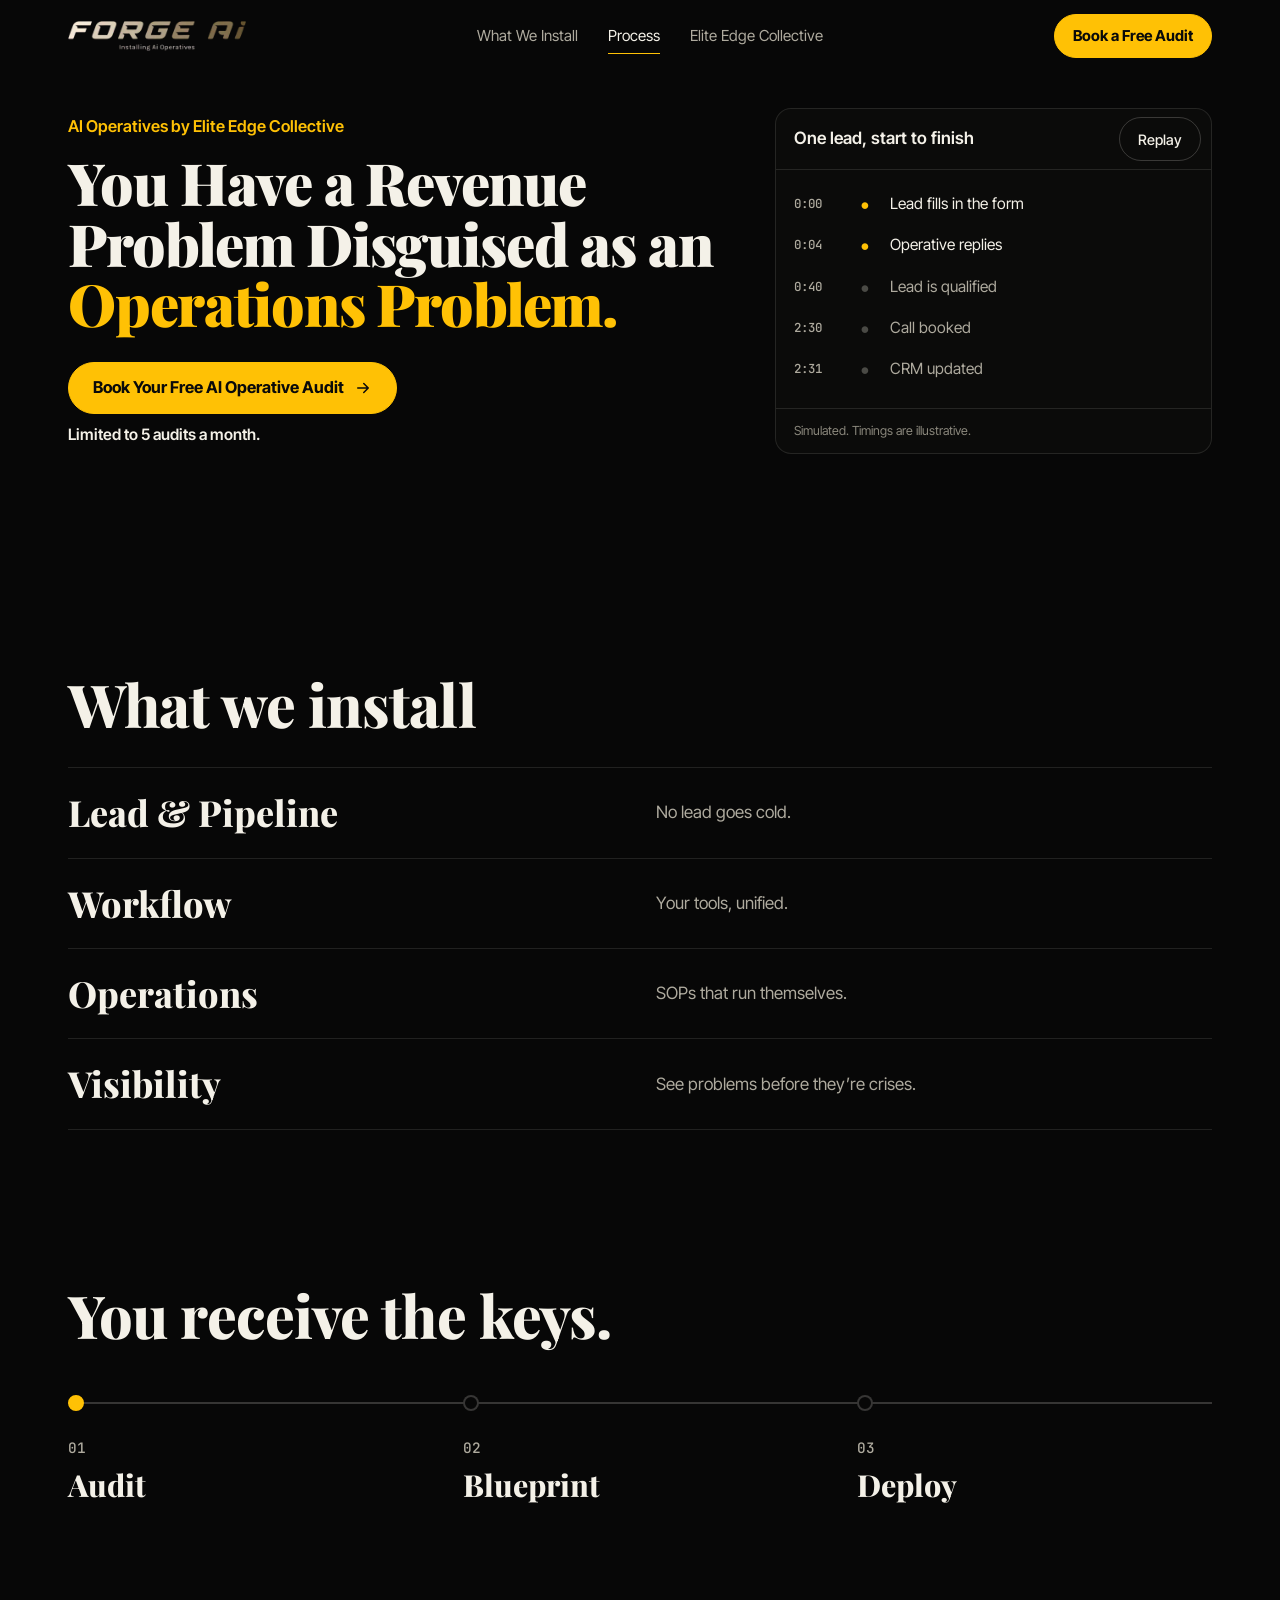
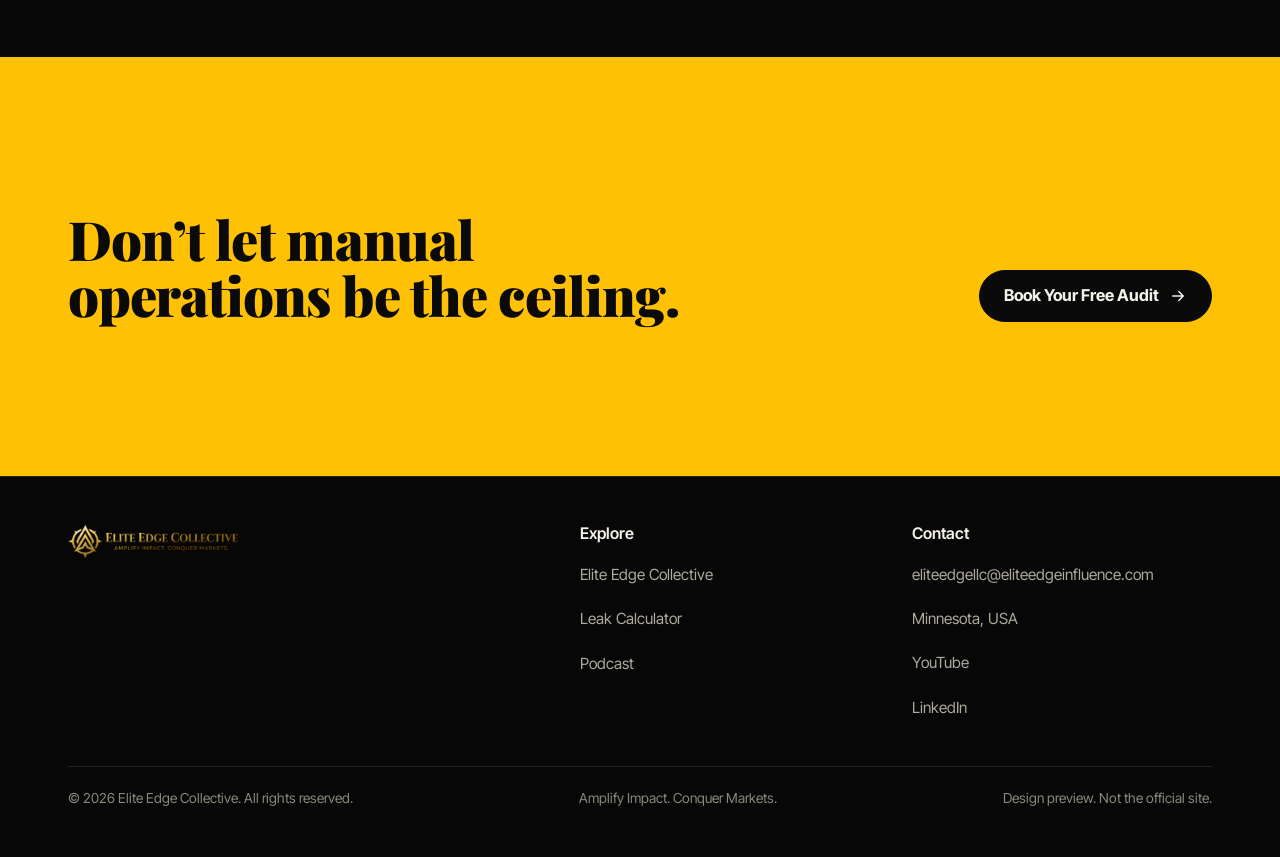
==== commit 4d684859: "Turn the home page into a hands-on demo Add a test lead player that runs the visitor's name through " ====
--- a/forge-ai/index.html
+++ b/forge-ai/index.html
@@ -24,7 +24,7 @@
 <link rel="icon" href="../assets/img/favicon.png">
 <link rel="preload" href="../assets/fonts/playfair-display-latin-wght-normal.woff2" as="font" type="font/woff2" crossorigin>
 <link rel="preload" href="../assets/fonts/inter-tight-latin-wght-normal.woff2" as="font" type="font/woff2" crossorigin>
-<link rel="stylesheet" href="../assets/css/site.css?v=3e74c6e9">
+<link rel="stylesheet" href="../assets/css/site.css?v=dc6e8156">
 <script>document.documentElement.classList.add("js")</script>
 <script type="application/ld+json">
 {"@context":"https://schema.org","@graph":[{"@type":"BreadcrumbList","itemListElement":[{"@type":"ListItem","position":1,"name":"Elite Edge Collective","item":"https://eliteedgeinfluence.com/"},{"@type":"ListItem","position":2,"name":"Forge AI","item":"https://eliteedgeinfluence.com/forge-ai"}]},{"@type":"Service","name":"AI Operative Installation","serviceType":"Business process automation","provider":{"@type":"ProfessionalService","name":"Elite Edge Collective","url":"https://eliteedgeinfluence.com/"},"description":"Forge AI installs AI operatives that replace manual follow-up, data entry and disconnected workflows."}]}
@@ -160,6 +160,6 @@
   </div>
 </dialog>
 
-<script src="../assets/js/site.js?v=e5ffcfa8" defer></script>
+<script src="../assets/js/site.js?v=91659cb9" defer></script>
 </body>
 </html>
--- a/assets/css/site.css
+++ b/assets/css/site.css
@@ -89,10 +89,10 @@
 
 /* Hero */
 .hero{position:relative;padding-top:clamp(90px,12vh,128px);overflow:clip}
-.hero h1{margin-top:14px;max-width:1100px;font-size:clamp(2.05rem,min(max(4.15vw,10.4vw - 1px),7.6vh),4.3rem);line-height:1.06;text-wrap:pretty}
+.hero h1{margin-top:14px;max-width:1100px;font-size:clamp(2.5rem,min(max(5.6vw,11.4vw),9.2vh),5.2rem);line-height:1.04;text-wrap:pretty}
 body.forge .hero h1 .gold{display:inline;margin:0}
 .hero-grid .lede{margin-top:18px}
-@media(min-width:760px){.hero h1{font-size:clamp(2.45rem,min(4.15vw,7.6vh),4.3rem)}}
+@media(min-width:760px){.hero h1{font-size:clamp(2.6rem,min(4.55vw,9.2vh),4.15rem)}}
 .hero h1 .gold{display:block;margin-top:.06em}
 .hero-row{display:grid;gap:22px;margin-top:22px}
 .hero-row .lede{max-width:56ch}
@@ -128,6 +128,9 @@
 .switch[aria-checked=true] i{background:var(--gold)}
 .switch[aria-checked=true] i::after{transform:translateX(24px);background:#000}
 .switch.hint i{outline:2px solid var(--gold);outline-offset:3px}
+.try{display:none;font-style:normal;font-size:.84rem;font-weight:700;color:#0a0a0a;background:var(--gold);padding:2px 8px;border-radius:5px}
+.switch.hint .try{display:inline-block;animation:nudge 1.3s ease-in-out infinite}
+@keyframes nudge{50%{transform:translateX(5px)}}
 .board-cols{display:grid;grid-template-columns:repeat(3,minmax(0,1fr))}
 .board-cols section{padding:12px 8px 14px;border-right:1px solid var(--line);height:318px;min-width:0}
 .board-cols section:last-child{border-right:0;background:rgba(255,193,5,.05)}
@@ -197,95 +200,140 @@
 details.how summary{cursor:pointer;padding:12px 0;min-height:44px}
 details.how p{margin-top:6px}
 
-/* Sound familiar */
-.fam{counter-reset:f;border-top:1px solid var(--line)}
-.fam li{padding:20px 0;border-bottom:1px solid var(--line);counter-increment:f}
-.fam b{display:block;font:700 clamp(1.25rem,1vw + 1rem,1.6rem)/1.25 var(--serif)}
-.fam span{color:var(--muted);display:block;margin-top:4px}
-
-/* System: steps scroll, the screen stays. No scroll hijacking */
+/* Test lead player: press one button, watch it run */
 .sys{background:var(--bg-2);border-block:1px solid var(--line);padding-block:var(--sec)}
-.sys-head{max-width:920px;margin-bottom:clamp(30px,5vw,64px)}
-.sys-head .lede{margin-top:16px}
-.ch{display:grid;gap:0;position:relative}
-.ch-stage{position:sticky;top:76px;z-index:2;height:286px;margin-bottom:18px;background:var(--bg-2)}
-.mock{position:absolute;inset:0 0 22px;background:#121211;border:1px solid var(--line-2);border-radius:var(--r-lg);padding:16px;opacity:0;transform:translateY(10px);transition:opacity .4s,transform .5s var(--ease);overflow:hidden}
-.mock.on{opacity:1;transform:none}
-.mock-note{position:absolute;right:4px;bottom:0;margin:0;font-size:.8rem;color:var(--faint)}
-.mock-top{display:flex;justify-content:space-between;align-items:center;gap:10px;margin-bottom:14px}
-.tag{font-size:.82rem;color:var(--muted);border:1px solid var(--line-2);border-radius:6px;padding:3px 8px;white-space:nowrap}
-.tag.ok{color:var(--gold);border-color:var(--gold)}
-.who{display:flex;gap:12px;align-items:center;margin-bottom:12px}
-.who i{width:40px;height:40px;border-radius:50%;background:#2a2a27;display:grid;place-items:center;font:600 .86rem var(--sans)}
-.who b{display:block}.who span{color:var(--muted);font-size:.94rem}
-.kv{margin:0;display:grid;grid-template-columns:1fr 1fr;gap:10px 18px}
-.kv dt{font-size:.82rem;color:var(--muted)}.kv dd{margin:2px 0 0;font-weight:600}
-.msgs{display:grid;gap:7px}
-.msgs p{max-width:86%;padding:7px 11px;border-radius:12px;font-size:.92rem;line-height:1.35;background:#222220;justify-self:start}
-.msgs .out{justify-self:end;background:var(--gold);color:#0a0a0a}
-.mock.on .msgs p{animation:msg .4s var(--ease) both}
-.mock.on .msgs p:nth-child(2){animation-delay:.25s}.mock.on .msgs p:nth-child(3){animation-delay:.6s}.mock.on .msgs p:nth-child(4){animation-delay:.9s}
-@keyframes msg{from{opacity:0;transform:translateY(8px)}}
-.cal{display:grid;grid-template-columns:repeat(4,1fr);gap:6px;margin-bottom:12px}
-.cal span{display:block;font-size:.82rem;color:var(--muted);margin-bottom:4px}
-.cal i{display:block;height:24px;border-radius:5px;background:#1d1d1b;margin-bottom:4px;font:600 .8rem/24px var(--mono);text-align:center;font-style:normal}
-.cal .pick{background:var(--gold);color:#0a0a0a}
-.done-list{display:grid;gap:5px;font-size:.92rem}
-.done-list li::before{content:"✓";color:var(--gold);margin-right:8px}
-.src{display:grid;gap:13px}
-.src li{display:grid;grid-template-columns:1fr auto;gap:2px 10px}
-.src b{font:600 .94rem var(--mono);font-variant-numeric:tabular-nums}
-.src i{grid-column:1/-1;height:6px;border-radius:6px;background:var(--gold);width:var(--w);transform-origin:left}
-.mock.on .src i{animation:wipe .8s cubic-bezier(.65,0,.35,1) both}
-@keyframes wipe{from{transform:scaleX(.05)}}
-.src-foot{margin-top:14px;font-size:.9rem;color:var(--muted)}
-.ch-steps li{padding-block:18px 26vh;opacity:.8;transition:opacity .3s}
-.ch-steps li.on{opacity:1}
-.ch-steps li:last-child{padding-bottom:8vh}
-.ch-steps span{display:block;font:600 1rem var(--sans);color:var(--gold);margin-bottom:6px}
-.ch-steps h3{font:800 clamp(1.5rem,1.6vw + 1rem,2.3rem)/1.15 var(--serif)}
-.ch-steps p{color:var(--muted);margin-top:10px;max-width:46ch}
-@media(min-width:960px){
-  .ch{grid-template-columns:minmax(0,.9fr) minmax(0,1.1fr);gap:64px;align-items:start}
-  .ch-steps{order:-1}
-  .ch-stage{top:calc(50vh - 180px);height:360px;margin:0;background:none}
-  .mock{padding:26px;inset:0 0 24px}
-  .ch-steps li{padding-block:11vh 15vh}
-  .ch-steps li:first-child{padding-top:15vh}
-  .ch-steps li:last-child{padding-bottom:16vh}
-  .kv{gap:18px}.who{margin-bottom:22px}.msgs{gap:10px}.msgs p{font-size:1rem;padding:9px 13px}.cal i{height:34px;line-height:34px}.src{gap:20px}.cal{margin-bottom:18px}
-}
-
-/* Case studies */
-.ex-flag{margin-top:12px;color:var(--gold);font-weight:600}
-.tabs{display:flex;gap:4px;border-bottom:1px solid var(--line);overflow-x:auto;scrollbar-width:none}
-.tabs button{background:none;border:0;border-bottom:2px solid transparent;margin-bottom:-1px;padding:12px 14px;min-height:48px;cursor:pointer;color:var(--muted);font-weight:600;white-space:nowrap;transition:color .2s,border-color .2s}
+.sys-h{max-width:920px;margin-bottom:clamp(24px,4vw,44px)}
+.pl{background:#0e0e0d;border:1px solid var(--line-2);border-radius:var(--r-lg);overflow:hidden;position:relative}
+.pl-top{display:flex;flex-wrap:wrap;gap:10px;padding:14px;border-bottom:1px solid var(--line)}
+.pl-top input{flex:1 1 180px;min-height:52px;background:#0a0a09;border:1px solid var(--line-2);border-radius:12px;padding:0 14px;font-size:16px}
+.pl-top input:focus{outline:2px solid var(--gold);outline-offset:1px}
+.pl-steps{display:grid;grid-template-columns:repeat(4,minmax(0,1fr))}
+.pl-steps button{position:relative;background:none;border:0;border-right:1px solid var(--line);min-height:50px;padding:10px 4px;font-weight:600;color:var(--muted);cursor:pointer;transition:color .25s}
+.pl-steps button:last-child{border-right:0}
+.pl-steps button.on,.pl-steps button.done{color:var(--ink)}
+.pl-steps i{position:absolute;left:0;right:0;bottom:0;height:3px;background:var(--line)}
+.pl-steps u{display:block;height:100%;background:var(--gold);transform:scaleX(0);transform-origin:left}
+.pl-steps button.done u{transform:scaleX(1)}
+.pl-steps button.on u{animation:fill var(--len,3s) linear forwards}
+@keyframes fill{to{transform:scaleX(1)}}
+.pl-stage{position:relative;height:340px}
+.sc{position:absolute;inset:0;padding:22px;opacity:0;visibility:hidden;transition:opacity .35s}
+.sc.on{opacity:1;visibility:visible}
+.pl-ready [data-t]{opacity:0;transform:translateY(10px);transition:opacity .35s,transform .45s var(--ease)}
+.pl-ready [data-t].in{opacity:1;transform:none}
+.pl-ready [data-t].gone{display:none}
+.pl-note{position:absolute;right:14px;bottom:8px;margin:0;font-size:.8rem;color:var(--faint)}
+.srcs{display:grid;grid-template-columns:repeat(4,1fr);gap:6px}
+.srcs li{text-align:center;padding:9px 4px;border:1px solid var(--line-2);border-radius:8px;font-size:.92rem;color:var(--muted)}
+.pl-ready .srcs li.hit{opacity:1;transform:none}
+.srcs li.hit.in{background:var(--gold);color:#0a0a0a;border-color:var(--gold);font-weight:600}
+.fly{position:absolute;left:37%;top:66px;width:12px;height:12px;border-radius:50%;background:var(--gold)}
+.pl-ready .fly{opacity:0;transform:none}
+.pl-ready .fly.in{animation:drop 1s var(--ease) forwards;opacity:1}
+@keyframes drop{to{transform:translateY(62px);opacity:0}}
+.rec{max-width:440px;margin:44px auto 0;display:grid;gap:12px}
+.who{display:flex;gap:12px;align-items:center}
+.ini{width:42px;height:42px;border-radius:50%;background:var(--gold);color:#0a0a0a;display:grid;place-items:center;font:700 1.05rem var(--sans);font-style:normal}
+.who b{font:700 1.3rem var(--serif)}
+.rw{display:grid;grid-template-columns:90px 1fr;align-items:center}
+.rw span{color:var(--muted)}
+.meter{height:8px;background:var(--line);border-radius:8px;overflow:hidden}
+.meter u{display:block;height:100%;width:82%;background:var(--gold);transform:scaleX(0);transform-origin:left;transition:transform 1s cubic-bezier(.65,0,.35,1) .2s}
+.rw.in .meter u{transform:scaleX(1)}
+.clock{text-align:center;margin-bottom:14px}
+.clock b{font:600 2.3rem/1 var(--mono);color:var(--gold);font-variant-numeric:tabular-nums}
+.msgs2{display:grid;gap:9px;max-width:520px;margin-inline:auto}
+.msgs2 p{max-width:82%;padding:9px 14px;border-radius:14px;background:#222220;justify-self:start;line-height:1.35}
+.msgs2 .out{justify-self:end;background:var(--gold);color:#0a0a0a;font-weight:600}
+.msgs2 .dots{justify-self:end;display:flex;gap:5px;padding:13px 14px}
+.dots i{width:7px;height:7px;border-radius:50%;background:var(--ink);animation:bob .9s ease-in-out infinite}
+.dots i:nth-child(2){animation-delay:.15s}.dots i:nth-child(3){animation-delay:.3s}
+@keyframes bob{50%{transform:translateY(-5px)}}
+.cal2{position:relative;display:grid;grid-template-columns:repeat(4,1fr);gap:6px;max-width:520px;margin:0 auto 16px}
+.cal2 span{display:block;font-size:.86rem;color:var(--muted);margin-bottom:4px;text-align:center}
+.cal2 i{display:block;height:44px;border-radius:6px;background:#1d1d1b;margin-bottom:5px;font:600 .86rem/44px var(--mono);text-align:center;font-style:normal;color:transparent}
+.pl-ready .cal2 .slot{opacity:1;transform:none;transition:background .25s,color .25s}
+.cal2 .slot.in{background:var(--gold);color:#0a0a0a}
+.cur{position:absolute;left:0;top:178px;width:28px;height:28px;z-index:3}
+.pl-ready .cur{opacity:1;transform:none;transition:transform 1s cubic-bezier(.65,0,.35,1)}
+.pl-ready .cur.in{transform:translate(calc(var(--cx,150px)),-90px);opacity:1}
+.ticks{display:flex;flex-wrap:wrap;gap:6px 20px;justify-content:center}
+.ticks li::before{content:"✓";color:var(--gold);margin-right:7px;font-weight:700}
+.tot{text-align:center;margin-bottom:18px}
+.tot span{display:block;color:var(--muted);font-size:.95rem}
+.tot b{font:800 clamp(2.4rem,6vw,3.4rem)/1.05 var(--serif);font-variant-numeric:lining-nums tabular-nums}
+.src2{display:grid;gap:12px;max-width:520px;margin-inline:auto}
+.src2 li{display:grid;grid-template-columns:86px 1fr;align-items:center}
+.src2 span{color:var(--muted)}
+.src2 i{display:block;height:9px;border-radius:9px;background:var(--gold);width:var(--w);transform:scaleX(0);transform-origin:left;transition:transform .8s cubic-bezier(.65,0,.35,1)}
+.src2 li.in i{transform:scaleX(1)}
+.plus{display:flex;justify-content:center;gap:10px;margin-top:14px;font-size:1.05rem}
+.plus span{color:var(--gold);font-weight:700}
+@media(min-width:760px){.pl-stage{height:360px}.sc{padding:30px}.fly{left:37%;top:74px}}
+
+/* Calculator dots */
+.dots100{display:grid;grid-template-columns:repeat(20,1fr);gap:4px;margin-top:20px}
+.dots100 i{aspect-ratio:1;border-radius:50%;background:var(--gold);box-shadow:inset 0 0 0 1.5px var(--gold);transition:background .25s}
+.dots100 i.off{background:transparent;box-shadow:inset 0 0 0 1.5px rgba(244,241,232,.4)}
+.dots-key{display:flex;align-items:center;gap:7px;margin:10px 0 20px;font-size:.88rem;color:var(--muted)}
+.dots-key i{width:11px;height:11px;border-radius:50%;box-shadow:inset 0 0 0 1.5px rgba(244,241,232,.5)}
+
+/* Case studies: before and after, animated */
+.ex-flag{margin-top:8px;color:var(--gold);font-weight:600}
+.tabs{display:flex;gap:4px;margin-top:22px;border-bottom:1px solid var(--line);overflow-x:auto;scrollbar-width:none}
+.tabs button{position:relative;background:none;border:0;padding:12px 14px;min-height:48px;cursor:pointer;color:var(--muted);font-weight:600;white-space:nowrap;transition:color .2s}
 .tabs button:hover{color:var(--ink)}
-.tabs button[aria-selected=true]{color:var(--ink);border-color:var(--gold)}
-.case{display:grid;gap:32px;padding-top:30px}
+.tabs button[aria-selected=true]{color:var(--ink)}
+.tabs u{position:absolute;left:0;right:0;bottom:0;height:2px;background:var(--gold);transform:scaleX(0);transform-origin:left}
+.tabs button[aria-selected=true] u{transform:scaleX(1)}
+.tabs.auto button[aria-selected=true] u{animation:fill 5.5s linear forwards;transform:scaleX(0)}
+.case{display:grid;gap:26px;padding-top:30px}
 .case[hidden]{display:none}
-.ex-tag{display:inline-block;font-size:.84rem;font-weight:600;color:#0a0a0a;background:var(--gold);padding:3px 9px;border-radius:5px;margin-bottom:14px}
-.case h3{font:800 clamp(1.5rem,1.5vw + 1rem,2.3rem)/1.15 var(--serif);max-width:24ch}
-.case h4{font:600 1rem var(--sans);margin:22px 0 4px}
-.case p,.case li{color:var(--muted)}
-.case-l ul{display:grid;gap:4px}
-.case-l li::before{content:"–";margin-right:8px;color:var(--gold)}
-.case-r{display:grid;grid-template-columns:repeat(3,minmax(0,1fr));gap:14px 16px;align-content:start}
-.met{border-top:2px solid var(--gold);padding-top:10px;min-width:0}
-.met span{display:block;font-size:.86rem;color:var(--muted);line-height:1.3;min-height:2.6em}
-.met b{display:block;font:800 clamp(1.45rem,2vw + .6rem,2.5rem)/1.05 var(--serif);font-variant-numeric:lining-nums;margin-top:6px;white-space:nowrap}
-.met small{color:var(--faint);font-size:.86rem}
-.trend{grid-column:1/-1;margin-top:12px}
-.trend p{font-size:.9rem;margin-bottom:8px}
-.trend div{display:grid;grid-template-columns:repeat(7,1fr);gap:6px;height:130px;align-items:end}
-.trend i{display:block;background:var(--gold);border-radius:4px 4px 0 0;transform-origin:bottom;animation:rise-b .7s var(--ease) both;opacity:.55}
-.trend i:nth-child(1){height:var(--a)}.trend i:nth-child(2){height:var(--b)}.trend i:nth-child(3){height:var(--c)}.trend i:nth-child(4){height:var(--d)}.trend i:nth-child(5){height:var(--e);opacity:.75}.trend i:nth-child(6){height:var(--f);opacity:.85}.trend i:nth-child(7){height:var(--g);opacity:1}
-@keyframes rise-b{from{transform:scaleY(.1)}}
-.case{gap:24px}
-.case-l{display:flex;flex-wrap:wrap;align-items:center;gap:6px 16px}
-.case-l .ex-tag{order:2;margin:0}
-.case h3{max-width:none}
-@media(min-width:960px){.case{padding-top:36px}.case-r{grid-template-columns:repeat(3,minmax(0,1fr)) minmax(0,1.5fr);gap:28px;align-items:end}.trend{grid-column:auto;margin:0}.trend div{height:110px}}
+.met{min-width:0}
+.met span{display:block;color:var(--muted)}
+.met b{display:block;font:800 clamp(2.5rem,4vw + 1rem,4rem)/1.05 var(--serif);font-variant-numeric:lining-nums tabular-nums;margin-top:4px;white-space:nowrap}
+.vs{margin-top:12px;display:grid;gap:6px}
+.vs p{display:flex;align-items:center;gap:8px;margin:0;color:var(--muted)}
+.vs em{display:block;height:10px;border-radius:10px;width:calc(var(--w)*.8);min-width:8px;background:rgba(244,241,232,.3);transform:scaleX(0);transform-origin:left}
+.vs .now em{background:var(--gold)}
+.case.play .vs em{animation:wipe2 .9s cubic-bezier(.65,0,.35,1) forwards}
+.case.play .vs .now em{animation-delay:.35s}
+@keyframes wipe2{to{transform:scaleX(1)}}
+.vs small{font-size:.88rem;white-space:nowrap}
+.case-key{display:flex;align-items:center;gap:8px;margin-top:20px;font-size:.88rem;color:var(--muted)}
+.case-key i{width:18px;height:8px;border-radius:8px;background:rgba(244,241,232,.3)}
+.case-key i.g{background:var(--gold);margin-left:12px}
+@media(min-width:760px){.case{grid-template-columns:repeat(3,minmax(0,1fr));gap:36px;padding-top:36px}}
+
+/* Services as animated scenes */
+.svc{display:grid;gap:18px}
+.svc-list{display:flex;flex-wrap:wrap;gap:6px}
+.svc-list button{position:relative;background:none;border:1px solid var(--line-2);border-radius:10px;min-height:48px;padding:10px 14px;font-weight:600;cursor:pointer;color:var(--muted);overflow:hidden;text-align:left;transition:color .2s,border-color .2s}
+.svc-list button.on{color:var(--ink);border-color:var(--gold)}
+.svc-list u{position:absolute;left:0;bottom:0;height:3px;width:100%;background:var(--gold);transform:scaleX(0);transform-origin:left}
+.svc.auto .svc-list button.on u{animation:fill 4.4s linear forwards}
+.svc-stage{position:relative;height:260px;background:#0e0e0d;border:1px solid var(--line);border-radius:var(--r-lg);overflow:hidden}
+.sv{position:absolute;inset:18px;width:calc(100% - 36px);height:calc(100% - 36px);opacity:0;transition:opacity .35s}
+.sv.on{opacity:1}
+.sv *{animation-play-state:paused}
+.sv.on.live *{animation-play-state:running}
+.bars rect{fill:var(--gold);transform-box:fill-box;transform-origin:bottom;animation:barup 2.2s cubic-bezier(.65,0,.35,1) infinite alternate}
+.bars rect:nth-child(2){animation-delay:.12s}.bars rect:nth-child(3){animation-delay:.24s}.bars rect:nth-child(4){animation-delay:.36s}.bars rect:nth-child(5){animation-delay:.48s}.bars rect:nth-child(6){animation-delay:.6s}
+@keyframes barup{from{transform:scaleY(.14)}to{transform:scaleY(1)}}
+.ring{fill:none;stroke:rgba(244,241,232,.3);stroke-width:2}
+.core{fill:var(--gold)}
+.flow circle{fill:var(--gold);offset-path:var(--p);offset-rotate:0deg;animation:travel 2.5s cubic-bezier(.65,0,.35,1) infinite;animation-delay:var(--d,0s)}
+@keyframes travel{from{offset-distance:0%;opacity:0}12%{opacity:1}88%{opacity:1}to{offset-distance:100%;opacity:0}}
+.wall{fill:none;stroke:rgba(244,241,232,.4);stroke-width:2;stroke-linejoin:round}
+.link{fill:none;stroke:rgba(244,241,232,.3);stroke-width:2}
+.nd{fill:#191917;stroke:var(--gold);stroke-width:2;animation:lite 2.4s ease-in-out infinite;animation-delay:var(--d,0s)}
+@keyframes lite{0%,100%{fill:#191917}35%,55%{fill:var(--gold)}}
+.rip{fill:none;stroke:var(--gold);stroke-width:2;transform-box:fill-box;transform-origin:center;animation:ripple 3s ease-out infinite;animation-delay:var(--d,0s)}
+@keyframes ripple{from{transform:scale(.3);opacity:1}to{transform:scale(1.2);opacity:0}}
+@media(min-width:960px){.svc{grid-template-columns:minmax(0,300px) minmax(0,1fr);gap:28px}.svc-list{flex-direction:column}.svc-list button{font:800 1.4rem/1.2 var(--serif);padding:14px 16px}.svc-stage{height:330px}}
+
+.forge-row{display:flex;flex-wrap:wrap;gap:20px 40px;align-items:center;justify-content:space-between}
+.forge-band.sec{padding-block:clamp(48px,7vw,84px)}
 
 /* Rows: leak-to-service list. Replaces the card grid */
 .rows{border-top:1px solid var(--line)}
